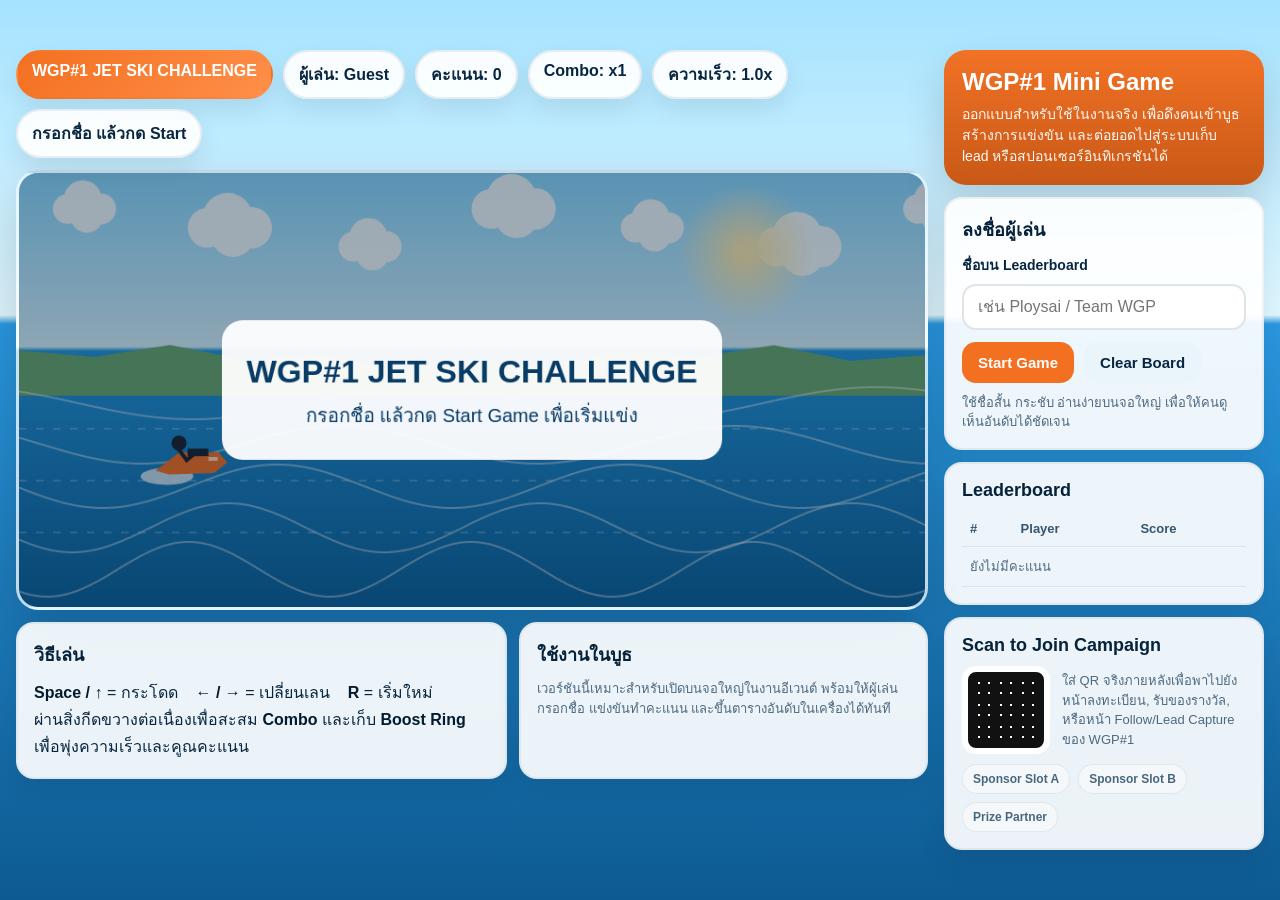
==== index.html @ b15f1690 "Add files via upload" ====
<!DOCTYPE html>
<html lang="th">
<head>
  <meta charset="UTF-8" />
  <meta name="viewport" content="width=device-width, initial-scale=1.0" />
  <title>WGP#1 Jet Ski Challenge</title>
  <style>
    * { box-sizing: border-box; }
    :root {
      --brand: #f37021;
      --brand-dark: #c95512;
      --ink: #08263f;
      --sky: #8fd9ff;
      --panel: rgba(255,255,255,0.92);
    }
    body {
      margin: 0;
      font-family: Arial, Helvetica, sans-serif;
      background: linear-gradient(180deg, #a5e3ff 0%, #dff6ff 35%, #2a97df 36%, #0d5a91 100%);
      min-height: 100vh;
      color: var(--ink);
      display: flex;
      align-items: center;
      justify-content: center;
      padding: 16px;
    }
    .app {
      width: 100%;
      max-width: 1280px;
      display: grid;
      grid-template-columns: minmax(0, 1fr) 320px;
      gap: 16px;
      align-items: start;
    }
    .main-panel {
      min-width: 0;
    }
    .hud {
      display: flex;
      justify-content: space-between;
      align-items: center;
      gap: 10px;
      flex-wrap: wrap;
      margin-bottom: 12px;
    }
    .group {
      display: flex;
      gap: 10px;
      flex-wrap: wrap;
    }
    .pill {
      background: var(--panel);
      border-radius: 999px;
      padding: 10px 14px;
      box-shadow: 0 10px 24px rgba(0,0,0,0.08);
      border: 2px solid rgba(8,38,63,0.08);
      font-weight: 700;
    }
    .brand-pill {
      background: linear-gradient(135deg, var(--brand), #ff8f48);
      color: white;
      border-color: transparent;
    }
    canvas {
      width: 100%;
      height: auto;
      display: block;
      border-radius: 22px;
      border: 3px solid rgba(255,255,255,0.75);
      box-shadow: 0 24px 54px rgba(0,0,0,0.18);
      background: linear-gradient(180deg, #88d8ff 0%, #d8f4ff 40%, #2497de 41%, #0c629b 100%);
    }
    .bottom-bar {
      margin-top: 12px;
      display: grid;
      grid-template-columns: 1.2fr 1fr;
      gap: 12px;
    }
    .card {
      background: var(--panel);
      border-radius: 18px;
      padding: 16px;
      box-shadow: 0 12px 28px rgba(0,0,0,0.08);
      border: 2px solid rgba(8,38,63,0.06);
    }
    .card h3 {
      margin: 0 0 10px;
      font-size: 18px;
      color: #06233b;
    }
    .controls-line {
      line-height: 1.7;
    }
    .controls-line strong { color: #031b2f; }
    .sidebar {
      display: flex;
      flex-direction: column;
      gap: 12px;
    }
    .event-box {
      background: linear-gradient(180deg, rgba(243,112,33,0.98), rgba(201,85,18,0.98));
      color: #fff;
      border-radius: 22px;
      padding: 18px;
      box-shadow: 0 18px 40px rgba(0,0,0,0.16);
    }
    .event-box h2 {
      margin: 0 0 8px;
      font-size: 24px;
      line-height: 1.15;
    }
    .event-box p {
      margin: 0;
      line-height: 1.5;
      opacity: 0.96;
      font-size: 14px;
    }
    .field {
      display: flex;
      flex-direction: column;
      gap: 8px;
    }
    label {
      font-size: 14px;
      font-weight: 700;
    }
    input {
      border: 2px solid rgba(8,38,63,0.12);
      border-radius: 14px;
      padding: 12px 14px;
      font-size: 16px;
      outline: none;
    }
    input:focus {
      border-color: var(--brand);
      box-shadow: 0 0 0 4px rgba(243,112,33,0.12);
    }
    .btn-row {
      display: flex;
      gap: 10px;
      flex-wrap: wrap;
    }
    button {
      border: 0;
      border-radius: 14px;
      padding: 12px 16px;
      font-size: 15px;
      font-weight: 700;
      cursor: pointer;
      transition: transform 0.08s ease, opacity 0.2s ease;
    }
    button:hover { opacity: 0.95; }
    button:active { transform: translateY(1px); }
    .primary {
      background: var(--brand);
      color: white;
    }
    .secondary {
      background: #eaf4fb;
      color: var(--ink);
    }
    .muted {
      font-size: 13px;
      color: #4d6980;
      line-height: 1.5;
    }
    table {
      width: 100%;
      border-collapse: collapse;
      font-size: 14px;
    }
    th, td {
      padding: 10px 8px;
      border-bottom: 1px solid rgba(8,38,63,0.08);
      text-align: left;
    }
    th { color: #36566f; font-size: 13px; }
    .rank-badge {
      display: inline-flex;
      align-items: center;
      justify-content: center;
      width: 28px;
      height: 28px;
      border-radius: 999px;
      background: #eef6fb;
      font-weight: 700;
    }
    .highlight {
      color: var(--brand-dark);
      font-weight: 700;
    }
    .qr-box {
      display: grid;
      grid-template-columns: 88px 1fr;
      gap: 12px;
      align-items: center;
    }
    .qr {
      width: 88px;
      height: 88px;
      border-radius: 14px;
      background:
        linear-gradient(90deg, #111 10px, transparent 10px) 0 0/22px 22px,
        linear-gradient(#111 10px, transparent 10px) 0 0/22px 22px,
        linear-gradient(90deg, transparent 12px, #111 12px, #111 20px, transparent 20px) 0 0/22px 22px,
        linear-gradient(transparent 12px, #111 12px, #111 20px, transparent 20px) 0 0/22px 22px,
        #fff;
      border: 6px solid #fff;
      box-shadow: inset 0 0 0 2px rgba(8,38,63,0.08);
    }
    .sponsor-strip {
      display: flex;
      flex-wrap: wrap;
      gap: 8px;
      margin-top: 10px;
    }
    .tag {
      background: #f4f8fb;
      border: 1px solid rgba(8,38,63,0.08);
      border-radius: 999px;
      padding: 7px 10px;
      font-size: 12px;
      font-weight: 700;
      color: #48677e;
    }
    @media (max-width: 1080px) {
      .app { grid-template-columns: 1fr; }
      .bottom-bar { grid-template-columns: 1fr; }
    }
  </style>
</head>
<body>
  <div class="app">
    <div class="main-panel">
      <div class="hud">
        <div class="group">
          <div class="pill brand-pill">WGP#1 JET SKI CHALLENGE</div>
          <div class="pill">ผู้เล่น: <span id="playerLabel">Guest</span></div>
          <div class="pill">คะแนน: <span id="score">0</span></div>
          <div class="pill">Combo: <span id="combo">x1</span></div>
          <div class="pill">ความเร็ว: <span id="speed">1.0</span>x</div>
        </div>
        <div class="group">
          <div class="pill" id="status">กรอกชื่อ แล้วกด Start</div>
        </div>
      </div>

      <canvas id="game" width="960" height="460"></canvas>

      <div class="bottom-bar">
        <div class="card">
          <h3>วิธีเล่น</h3>
          <div class="controls-line">
            <strong>Space / ↑</strong> = กระโดด &nbsp;&nbsp; <strong>← / →</strong> = เปลี่ยนเลน &nbsp;&nbsp; <strong>R</strong> = เริ่มใหม่<br>
            ผ่านสิ่งกีดขวางต่อเนื่องเพื่อสะสม <strong>Combo</strong> และเก็บ <strong>Boost Ring</strong> เพื่อพุ่งความเร็วและคูณคะแนน
          </div>
        </div>
        <div class="card">
          <h3>ใช้งานในบูธ</h3>
          <div class="muted">
            เวอร์ชันนี้เหมาะสำหรับเปิดบนจอใหญ่ในงานอีเวนต์ พร้อมให้ผู้เล่นกรอกชื่อ แข่งขันทำคะแนน และขึ้นตารางอันดับในเครื่องได้ทันที
          </div>
        </div>
      </div>
    </div>

    <div class="sidebar">
      <div class="event-box">
        <h2>WGP#1 Mini Game</h2>
        <p>ออกแบบสำหรับใช้ในงานจริง เพื่อดึงคนเข้าบูธ สร้างการแข่งขัน และต่อยอดไปสู่ระบบเก็บ lead หรือสปอนเซอร์อินทิเกรชันได้</p>
      </div>

      <div class="card">
        <h3>ลงชื่อผู้เล่น</h3>
        <div class="field">
          <label for="playerName">ชื่อบน Leaderboard</label>
          <input id="playerName" type="text" maxlength="18" placeholder="เช่น Ploysai / Team WGP" />
        </div>
        <div class="btn-row" style="margin-top:12px;">
          <button class="primary" id="startBtn">Start Game</button>
          <button class="secondary" id="resetBoardBtn">Clear Board</button>
        </div>
        <div class="muted" style="margin-top:10px;">
          ใช้ชื่อสั้น กระชับ อ่านง่ายบนจอใหญ่ เพื่อให้คนดูเห็นอันดับได้ชัดเจน
        </div>
      </div>

      <div class="card">
        <h3>Leaderboard</h3>
        <table>
          <thead>
            <tr>
              <th>#</th>
              <th>Player</th>
              <th>Score</th>
            </tr>
          </thead>
          <tbody id="boardBody"></tbody>
        </table>
      </div>

      <div class="card">
        <h3>Scan to Join Campaign</h3>
        <div class="qr-box">
          <div class="qr" aria-hidden="true"></div>
          <div class="muted">
            ใส่ QR จริงภายหลังเพื่อพาไปยังหน้าลงทะเบียน, รับของรางวัล, หรือหน้า Follow/Lead Capture ของ WGP#1
          </div>
        </div>
        <div class="sponsor-strip">
          <div class="tag">Sponsor Slot A</div>
          <div class="tag">Sponsor Slot B</div>
          <div class="tag">Prize Partner</div>
        </div>
      </div>
    </div>
  </div>

  <script>
    const canvas = document.getElementById('game');
    const ctx = canvas.getContext('2d');

    const scoreEl = document.getElementById('score');
    const comboEl = document.getElementById('combo');
    const speedEl = document.getElementById('speed');
    const statusEl = document.getElementById('status');
    const playerNameInput = document.getElementById('playerName');
    const playerLabel = document.getElementById('playerLabel');
    const startBtn = document.getElementById('startBtn');
    const resetBoardBtn = document.getElementById('resetBoardBtn');
    const boardBody = document.getElementById('boardBody');

    const W = canvas.width;
    const H = canvas.height;
    const waterTop = 188;
    const laneY = [255, 310, 365];
    const gravity = 0.88;
    const jumpForce = -15.4;

    let screen = 'menu';
    let frame = 0;
    let score = 0;
    let speed = 6;
    let combo = 1;
    let comboStreak = 0;
    let boostTimer = 0;
    let impactShake = 0;
    let currentPlayerName = 'Guest';

    const player = {
      lane: 1,
      x: 180,
      y: laneY[1],
      vy: 0,
      width: 84,
      height: 32,
      jumping: false,
      tilt: 0,
      bob: 0,
      trail: []
    };

    let obstacles = [];
    let particles = [];
    let floatingTexts = [];
    let clouds = createClouds();
    let rings = [];
    let waveOffset = 0;
    let leaderboard = loadLeaderboard();

    function createClouds() {
      return Array.from({ length: 7 }, (_, i) => ({
        x: 60 + i * 150,
        y: 38 + (i % 3) * 20,
        w: 72 + (i % 2) * 24,
        s: 0.2 + Math.random() * 0.28
      }));
    }

    function loadLeaderboard() {
      try {
        const raw = localStorage.getItem('wgp1_jetski_leaderboard');
        return raw ? JSON.parse(raw) : [];
      } catch {
        return [];
      }
    }

    function saveLeaderboard() {
      localStorage.setItem('wgp1_jetski_leaderboard', JSON.stringify(leaderboard));
    }

    function renderLeaderboard() {
      boardBody.innerHTML = '';
      if (!leaderboard.length) {
        boardBody.innerHTML = '<tr><td colspan="3" class="muted">ยังไม่มีคะแนน</td></tr>';
        return;
      }
      leaderboard.slice(0, 8).forEach((row, i) => {
        const tr = document.createElement('tr');
        tr.innerHTML = `
          <td><span class="rank-badge">${i + 1}</span></td>
          <td>${escapeHtml(row.name)}</td>
          <td class="highlight">${row.score}</td>
        `;
        boardBody.appendChild(tr);
      });
    }

    function escapeHtml(str) {
      return String(str)
        .replace(/&/g, '&amp;')
        .replace(/</g, '&lt;')
        .replace(/>/g, '&gt;')
        .replace(/"/g, '&quot;')
        .replace(/'/g, '&#039;');
    }

    function sanitizeName(name) {
      const cleaned = (name || '').trim().replace(/\s+/g, ' ');
      return cleaned ? cleaned.slice(0, 18) : 'Guest';
    }

    function resetRun() {
      frame = 0;
      score = 0;
      speed = 6;
      combo = 1;
      comboStreak = 0;
      boostTimer = 0;
      impactShake = 0;
      obstacles = [];
      particles = [];
      floatingTexts = [];
      rings = [];
      player.lane = 1;
      player.x = 180;
      player.y = laneY[1];
      player.vy = 0;
      player.jumping = false;
      player.tilt = 0;
      player.trail = [];
      updateHUD();
    }

    function startGame() {
      currentPlayerName = sanitizeName(playerNameInput.value);
      playerLabel.textContent = currentPlayerName;
      resetRun();
      screen = 'playing';
      statusEl.textContent = 'กำลังแข่ง';
    }

    function backToMenu() {
      screen = 'menu';
      statusEl.textContent = 'กรอกชื่อ แล้วกด Start';
    }

    function spawnObstacle() {
      const types = [
        { kind: 'buoy', w: 28, h: 48, jumpable: true },
        { kind: 'log', w: 62, h: 24, jumpable: true },
        { kind: 'boat', w: 96, h: 34, jumpable: false },
        { kind: 'wave', w: 76, h: 28, jumpable: true }
      ];
      const t = types[Math.floor(Math.random() * types.length)];
      const lane = Math.floor(Math.random() * laneY.length);
      obstacles.push({
        x: W + 40,
        lane,
        y: laneY[lane],
        width: t.w,
        height: t.h,
        kind: t.kind,
        jumpable: t.jumpable,
        passed: false
      });
    }

    function spawnRing() {
      const lane = Math.floor(Math.random() * laneY.length);
      rings.push({
        x: W + 20,
        lane,
        y: laneY[lane] - 34,
        r: 16,
        taken: false
      });
    }

    function jump() {
      if (screen !== 'playing') return;
      if (!player.jumping) {
        player.vy = jumpForce;
        player.jumping = true;
        player.tilt = -0.18;
      }
    }

    function moveLane(dir) {
      if (screen !== 'playing') return;
      const next = player.lane + dir;
      if (next >= 0 && next < laneY.length) {
        player.lane = next;
        if (!player.jumping) player.y = laneY[player.lane];
      }
    }

    function addParticles(x, y, count, type = 'water') {
      for (let i = 0; i < count; i++) {
        particles.push({
          x,
          y,
          vx: -2 + Math.random() * 4,
          vy: type === 'boost' ? -3 + Math.random() * 2 : -1 - Math.random() * 4,
          r: 2 + Math.random() * 4,
          life: 24 + Math.random() * 18,
          type
        });
      }
    }

    function addFloatingText(text, x, y, color = '#ffffff') {
      floatingTexts.push({ x, y, text, life: 42, color });
    }

    function finishRun() {
      screen = 'gameover';
      statusEl.textContent = 'จบรอบ! กด Start เพื่อเล่นใหม่';
      impactShake = 10;
      addParticles(player.x + 20, player.y, 22, 'water');
      saveScore();
    }

    function saveScore() {
      const finalScore = Math.floor(score);
      leaderboard.push({ name: currentPlayerName, score: finalScore, ts: Date.now() });
      leaderboard.sort((a, b) => b.score - a.score || a.ts - b.ts);
      leaderboard = leaderboard.slice(0, 20);
      saveLeaderboard();
      renderLeaderboard();
    }

    function updateHUD() {
      scoreEl.textContent = Math.floor(score);
      comboEl.textContent = `x${combo}`;
      speedEl.textContent = ((boostTimer > 0 ? speed * 1.25 : speed) / 6).toFixed(1);
    }

    function updateGame() {
      frame++;
      waveOffset += speed * 0.018;
      if (impactShake > 0) impactShake *= 0.84;

      clouds.forEach(c => {
        c.x -= c.s;
        if (c.x + c.w < -30) c.x = W + 50;
      });

      if (screen === 'playing') {
        score += 0.08 * combo + (boostTimer > 0 ? 0.12 : 0);
        speed += 0.0014;

        const obstacleRate = Math.max(48, Math.floor(105 - speed * 5));
        if (frame % obstacleRate === 0) spawnObstacle();
        if (frame % 260 === 0) spawnRing();
      }

      if (boostTimer > 0) boostTimer--;
      const activeSpeed = boostTimer > 0 ? speed * 1.25 : speed;

      player.bob += 0.1;
      player.x = 180 + Math.sin(player.bob) * 2;

      if (player.jumping) {
        player.vy += gravity;
        player.y += player.vy;
        player.tilt = Math.max(-0.2, Math.min(0.22, player.vy * 0.015));
        if (player.y >= laneY[player.lane]) {
          player.y = laneY[player.lane];
          player.vy = 0;
          player.jumping = false;
          player.tilt = 0;
          addParticles(player.x + 8, player.y + 14, 8, 'water');
        }
      } else {
        player.y = laneY[player.lane];
        player.tilt = Math.sin(player.bob * 2) * 0.01;
      }

      if (screen === 'playing' && frame % 4 === 0) {
        player.trail.push({ x: player.x - 24, y: player.y + 12, life: 20, boost: boostTimer > 0 });
      }
      player.trail.forEach(t => {
        t.x -= activeSpeed * 0.85;
        t.life -= 1;
      });
      player.trail = player.trail.filter(t => t.life > 0);

      obstacles.forEach(ob => {
        ob.x -= activeSpeed;
        if (!ob.passed && ob.x + ob.width < player.x) {
          ob.passed = true;
          comboStreak += 1;
          combo = Math.min(5, 1 + Math.floor(comboStreak / 3));
          score += 4 * combo;
          if (combo > 1) addFloatingText(`COMBO x${combo}`, player.x + 40, player.y - 46, '#ffe08d');
        }

        const px = player.x - player.width / 2 + 10;
        const py = player.y - player.height / 2 + 4;
        const pw = player.width - 18;
        const ph = player.height - 8;
        const ox = ob.x;
        const oy = ob.y - ob.height / 2;
        const ow = ob.width;
        const oh = ob.height;
        const collides = px < ox + ow && px + pw > ox && py < oy + oh && py + ph > oy;

        if (screen === 'playing' && collides) {
          if (ob.jumpable && player.jumping && player.y + player.height / 2 < ob.y - 4) {
            // safe
          } else {
            combo = 1;
            comboStreak = 0;
            finishRun();
          }
        }
      });
      obstacles = obstacles.filter(ob => ob.x + ob.width > -90);

      rings.forEach(r => {
        r.x -= activeSpeed;
        const dx = (player.x + 8) - r.x;
        const dy = (player.y - 6) - r.y;
        const hit = Math.sqrt(dx * dx + dy * dy) < r.r + 16;
        if (screen === 'playing' && !r.taken && hit) {
          r.taken = true;
          boostTimer = 140;
          score += 18;
          addParticles(r.x, r.y, 16, 'boost');
          addFloatingText('BOOST!', r.x, r.y - 18, '#9df7ff');
        }
      });
      rings = rings.filter(r => !r.taken && r.x + r.r > -30);

      particles.forEach(p => {
        p.x += p.vx;
        p.y += p.vy;
        p.vy += p.type === 'boost' ? 0.08 : 0.2;
        p.life -= 1;
      });
      particles = particles.filter(p => p.life > 0);

      floatingTexts.forEach(t => {
        t.y -= 0.55;
        t.life -= 1;
      });
      floatingTexts = floatingTexts.filter(t => t.life > 0);

      updateHUD();
    }

    function drawBackground() {
      clouds.forEach(c => drawCloud(c.x, c.y, c.w));

      const sun = ctx.createRadialGradient(770, 84, 10, 770, 84, 72);
      sun.addColorStop(0, 'rgba(255,234,174,0.95)');
      sun.addColorStop(1, 'rgba(255,234,174,0)');
      ctx.fillStyle = sun;
      ctx.beginPath();
      ctx.arc(770, 84, 72, 0, Math.PI * 2);
      ctx.fill();

      ctx.fillStyle = '#68a96f';
      ctx.beginPath();
      ctx.moveTo(0, waterTop + 10);
      for (let x = 0; x <= W; x += 80) {
        ctx.lineTo(x, waterTop + 14 - Math.sin((x + waveOffset * 8) * 0.01) * 8 - (x % 160 === 0 ? 12 : 0));
      }
      ctx.lineTo(W, waterTop + 48);
      ctx.lineTo(0, waterTop + 48);
      ctx.closePath();
      ctx.fill();

      for (let i = 0; i < 5; i++) {
        drawWaveLine(waterTop + 56 + i * 44, 17 + i * 3, 0.013 + i * 0.002, 2);
      }

      ctx.strokeStyle = 'rgba(255,255,255,0.22)';
      ctx.setLineDash([8, 10]);
      laneY.forEach(y => {
        ctx.beginPath();
        ctx.moveTo(0, y + 16);
        ctx.lineTo(W, y + 16);
        ctx.stroke();
      });
      ctx.setLineDash([]);
    }

    function drawWaveLine(y, amp, freq, thickness) {
      ctx.beginPath();
      for (let x = 0; x <= W; x++) {
        const yy = y + Math.sin(x * freq + waveOffset + y * 0.01) * amp;
        if (x === 0) ctx.moveTo(x, yy);
        else ctx.lineTo(x, yy);
      }
      ctx.lineWidth = thickness;
      ctx.strokeStyle = 'rgba(255,255,255,0.42)';
      ctx.stroke();
    }

    function drawCloud(x, y, w) {
      ctx.fillStyle = 'rgba(255,255,255,0.86)';
      ctx.beginPath();
      ctx.arc(x, y, w * 0.22, 0, Math.PI * 2);
      ctx.arc(x + w * 0.22, y - 10, w * 0.28, 0, Math.PI * 2);
      ctx.arc(x + w * 0.48, y, w * 0.23, 0, Math.PI * 2);
      ctx.arc(x + w * 0.28, y + 8, w * 0.24, 0, Math.PI * 2);
      ctx.fill();
    }

    function drawPlayer() {
      player.trail.forEach(t => {
        ctx.save();
        ctx.globalAlpha = t.life / 22;
        ctx.fillStyle = t.boost ? '#9df7ff' : '#ffffff';
        ctx.beginPath();
        ctx.ellipse(t.x, t.y, 16, 6, 0, 0, Math.PI * 2);
        ctx.fill();
        ctx.restore();
      });

      ctx.save();
      ctx.translate(player.x, player.y + (player.jumping ? -2 : Math.sin(player.bob * 2) * 1.2));
      ctx.rotate(player.tilt);

      ctx.fillStyle = boostTimer > 0 ? 'rgba(157,247,255,0.75)' : 'rgba(255,255,255,0.75)';
      ctx.beginPath();
      ctx.ellipse(-24, 12, 28, 9, 0, 0, Math.PI * 2);
      ctx.fill();

      ctx.fillStyle = '#f37021';
      ctx.beginPath();
      ctx.moveTo(-36, 6);
      ctx.lineTo(-11, -13);
      ctx.lineTo(31, -13);
      ctx.lineTo(40, -2);
      ctx.lineTo(26, 9);
      ctx.lineTo(-22, 10);
      ctx.closePath();
      ctx.fill();

      ctx.fillStyle = '#ffd7bf';
      ctx.fillRect(20, -8, 10, 4);
      ctx.fillStyle = '#1a2430';
      ctx.fillRect(-2, -17, 22, 8);

      ctx.fillStyle = '#1a2430';
      ctx.beginPath();
      ctx.arc(-11, -23, 8, 0, Math.PI * 2);
      ctx.fill();
      ctx.strokeStyle = '#1a2430';
      ctx.lineWidth = 4;
      ctx.beginPath();
      ctx.moveTo(-11, -16);
      ctx.lineTo(-3, -5);
      ctx.lineTo(7, -13);
      ctx.stroke();

      if (boostTimer > 0) {
        ctx.strokeStyle = 'rgba(157,247,255,0.9)';
        ctx.lineWidth = 3;
        ctx.beginPath();
        ctx.arc(0, -2, 44, 0.2, 2.5);
        ctx.stroke();
      }
      ctx.restore();
    }

    function drawObstacle(ob) {
      const x = ob.x;
      const y = ob.y;
      if (ob.kind === 'buoy') {
        ctx.fillStyle = '#ffffff';
        ctx.beginPath();
        ctx.ellipse(x + ob.width / 2, y + 12, 16, 5, 0, 0, Math.PI * 2);
        ctx.fill();
        ctx.fillStyle = '#ff7a00';
        ctx.beginPath();
        ctx.moveTo(x + ob.width / 2, y - 23);
        ctx.lineTo(x + ob.width, y + 10);
        ctx.lineTo(x, y + 10);
        ctx.closePath();
        ctx.fill();
        ctx.fillStyle = '#ffffff';
        ctx.fillRect(x + 8, y - 2, ob.width - 16, 5);
      }
      if (ob.kind === 'log') {
        ctx.fillStyle = '#7b5231';
        roundRectFill(x, y - 10, ob.width, ob.height, 10);
      }
      if (ob.kind === 'boat') {
        ctx.fillStyle = '#ffffff';
        ctx.beginPath();
        ctx.ellipse(x + ob.width * 0.38, y + 14, ob.width * 0.45, 8, 0, 0, Math.PI * 2);
        ctx.fill();
        ctx.fillStyle = '#e63d3d';
        ctx.beginPath();
        ctx.moveTo(x + 6, y + 8);
        ctx.lineTo(x + 22, y - 12);
        ctx.lineTo(x + ob.width - 18, y - 12);
        ctx.lineTo(x + ob.width - 4, y + 8);
        ctx.closePath();
        ctx.fill();
        ctx.fillStyle = '#8ed6ff';
        ctx.fillRect(x + 30, y - 8, 24, 10);
      }
      if (ob.kind === 'wave') {
        ctx.strokeStyle = '#e6fbff';
        ctx.lineWidth = 4;
        ctx.beginPath();
        for (let i = 0; i <= ob.width; i++) {
          const yy = y + Math.sin(i * 0.15) * 10;
          if (i === 0) ctx.moveTo(x + i, yy);
          else ctx.lineTo(x + i, yy);
        }
        ctx.stroke();
      }
    }

    function drawRing(r) {
      ctx.save();
      ctx.strokeStyle = 'rgba(157,247,255,0.95)';
      ctx.lineWidth = 6;
      ctx.beginPath();
      ctx.arc(r.x, r.y, r.r, 0, Math.PI * 2);
      ctx.stroke();
      ctx.strokeStyle = 'rgba(255,255,255,0.8)';
      ctx.lineWidth = 2;
      ctx.beginPath();
      ctx.arc(r.x, r.y, r.r + 6, 0, Math.PI * 2);
      ctx.stroke();
      ctx.restore();
    }

    function drawParticles() {
      particles.forEach(p => {
        ctx.save();
        ctx.globalAlpha = Math.max(0, p.life / 30);
        ctx.fillStyle = p.type === 'boost' ? '#9df7ff' : '#ffffff';
        ctx.beginPath();
        ctx.arc(p.x, p.y, p.r, 0, Math.PI * 2);
        ctx.fill();
        ctx.restore();
      });
    }

    function drawFloatingTexts() {
      floatingTexts.forEach(t => {
        ctx.save();
        ctx.globalAlpha = Math.max(0, t.life / 42);
        ctx.fillStyle = t.color;
        ctx.font = 'bold 20px Arial';
        ctx.textAlign = 'center';
        ctx.fillText(t.text, t.x, t.y);
        ctx.restore();
      });
    }

    function roundRectFill(x, y, w, h, r) {
      ctx.beginPath();
      ctx.moveTo(x + r, y);
      ctx.arcTo(x + w, y, x + w, y + h, r);
      ctx.arcTo(x + w, y + h, x, y + h, r);
      ctx.arcTo(x, y + h, x, y, r);
      ctx.arcTo(x, y, x + w, y, r);
      ctx.closePath();
      ctx.fill();
    }

    function drawOverlay() {
      if (screen === 'menu') {
        drawCenteredPanel('WGP#1 JET SKI CHALLENGE', 'กรอกชื่อ แล้วกด Start Game เพื่อเริ่มแข่ง');
      }
      if (screen === 'gameover') {
        drawCenteredPanel('ROUND COMPLETE', `ผู้เล่น ${currentPlayerName} | คะแนน ${Math.floor(score)}`);
      }
      if (boostTimer > 0 && screen === 'playing') {
        ctx.save();
        ctx.fillStyle = 'rgba(157,247,255,0.18)';
        ctx.fillRect(0, 0, W, H);
        ctx.restore();
      }
    }

    function drawCenteredPanel(title, subtitle) {
      ctx.save();
      ctx.fillStyle = 'rgba(3,22,40,0.35)';
      ctx.fillRect(0, 0, W, H);
      ctx.fillStyle = 'rgba(255,255,255,0.95)';
      roundRectFill(W / 2 - 265, H / 2 - 74, 530, 148, 22);
      ctx.fillStyle = '#083b66';
      ctx.textAlign = 'center';
      ctx.font = 'bold 34px Arial';
      ctx.fillText(title, W / 2, H / 2 - 8);
      ctx.font = '20px Arial';
      ctx.fillText(subtitle, W / 2, H / 2 + 34);
      ctx.restore();
    }

    function drawFrame() {
      ctx.clearRect(0, 0, W, H);
      ctx.save();
      if (impactShake > 0) {
        ctx.translate((Math.random() - 0.5) * impactShake, (Math.random() - 0.5) * impactShake);
      }
      drawBackground();
      obstacles.forEach(drawObstacle);
      rings.forEach(drawRing);
      drawPlayer();
      drawParticles();
      drawFloatingTexts();
      drawOverlay();
      ctx.restore();
    }

    function loop() {
      updateGame();
      drawFrame();
      requestAnimationFrame(loop);
    }

    document.addEventListener('keydown', (e) => {
      if (e.code === 'Space' || e.code === 'ArrowUp') {
        e.preventDefault();
        if (screen === 'menu') startGame();
        else if (screen === 'playing') jump();
      }
      if (e.code === 'ArrowLeft') {
        e.preventDefault();
        moveLane(-1);
      }
      if (e.code === 'ArrowRight') {
        e.preventDefault();
        moveLane(1);
      }
      if (e.code === 'KeyR') {
        if (screen === 'gameover') startGame();
        else backToMenu();
      }
    });

    startBtn.addEventListener('click', startGame);
    resetBoardBtn.addEventListener('click', () => {
      leaderboard = [];
      saveLeaderboard();
      renderLeaderboard();
    });

    renderLeaderboard();
    backToMenu();
    loop();
  </script>
</body>
</html>
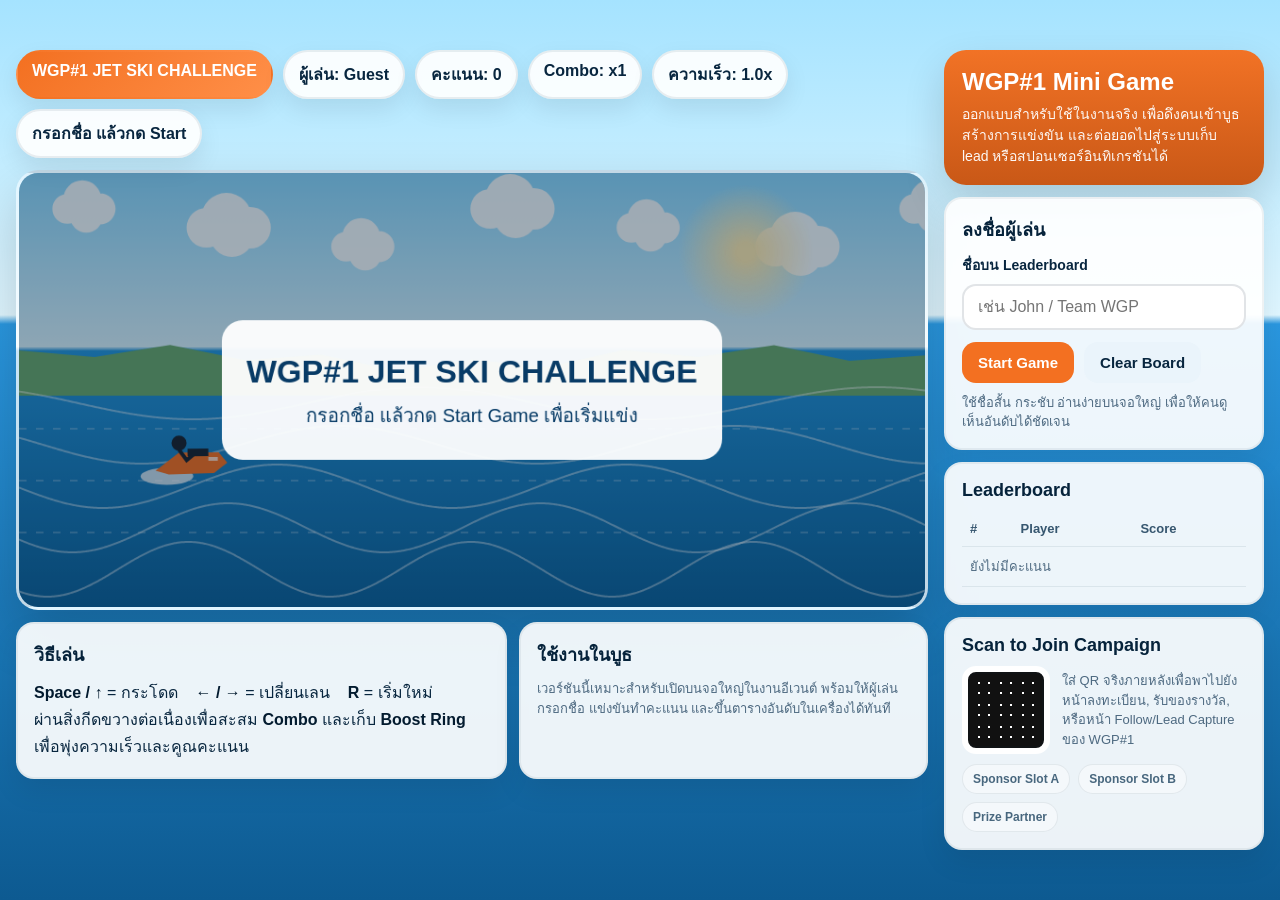
==== commit b310dafb: "Update index.html" ====
--- a/index.html
+++ b/index.html
@@ -274,7 +274,7 @@
         <h3>ลงชื่อผู้เล่น</h3>
         <div class="field">
           <label for="playerName">ชื่อบน Leaderboard</label>
-          <input id="playerName" type="text" maxlength="18" placeholder="เช่น Ploysai / Team WGP" />
+          <input id="playerName" type="text" maxlength="18" placeholder="เช่น John / Team WGP" />
         </div>
         <div class="btn-row" style="margin-top:12px;">
           <button class="primary" id="startBtn">Start Game</button>
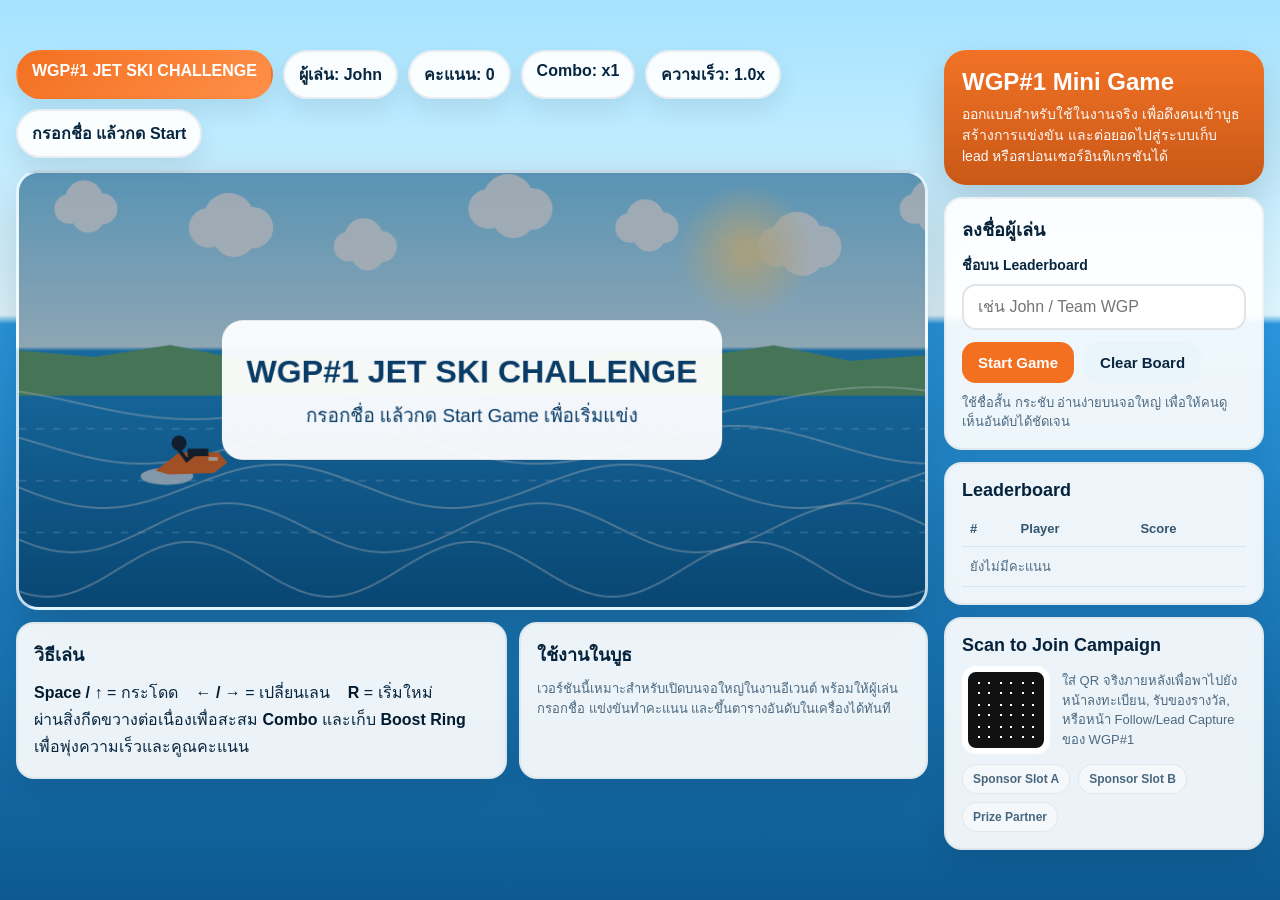
==== commit f24463db: "Update index.html" ====
--- a/index.html
+++ b/index.html
@@ -235,7 +235,7 @@
       <div class="hud">
         <div class="group">
           <div class="pill brand-pill">WGP#1 JET SKI CHALLENGE</div>
-          <div class="pill">ผู้เล่น: <span id="playerLabel">Guest</span></div>
+          <div class="pill">ผู้เล่น: <span id="playerLabel">John</span></div>
           <div class="pill">คะแนน: <span id="score">0</span></div>
           <div class="pill">Combo: <span id="combo">x1</span></div>
           <div class="pill">ความเร็ว: <span id="speed">1.0</span>x</div>
@@ -345,7 +345,7 @@
     let comboStreak = 0;
     let boostTimer = 0;
     let impactShake = 0;
-    let currentPlayerName = 'Guest';
+    let currentPlayerName = 'John';
 
     const player = {
       lane: 1,
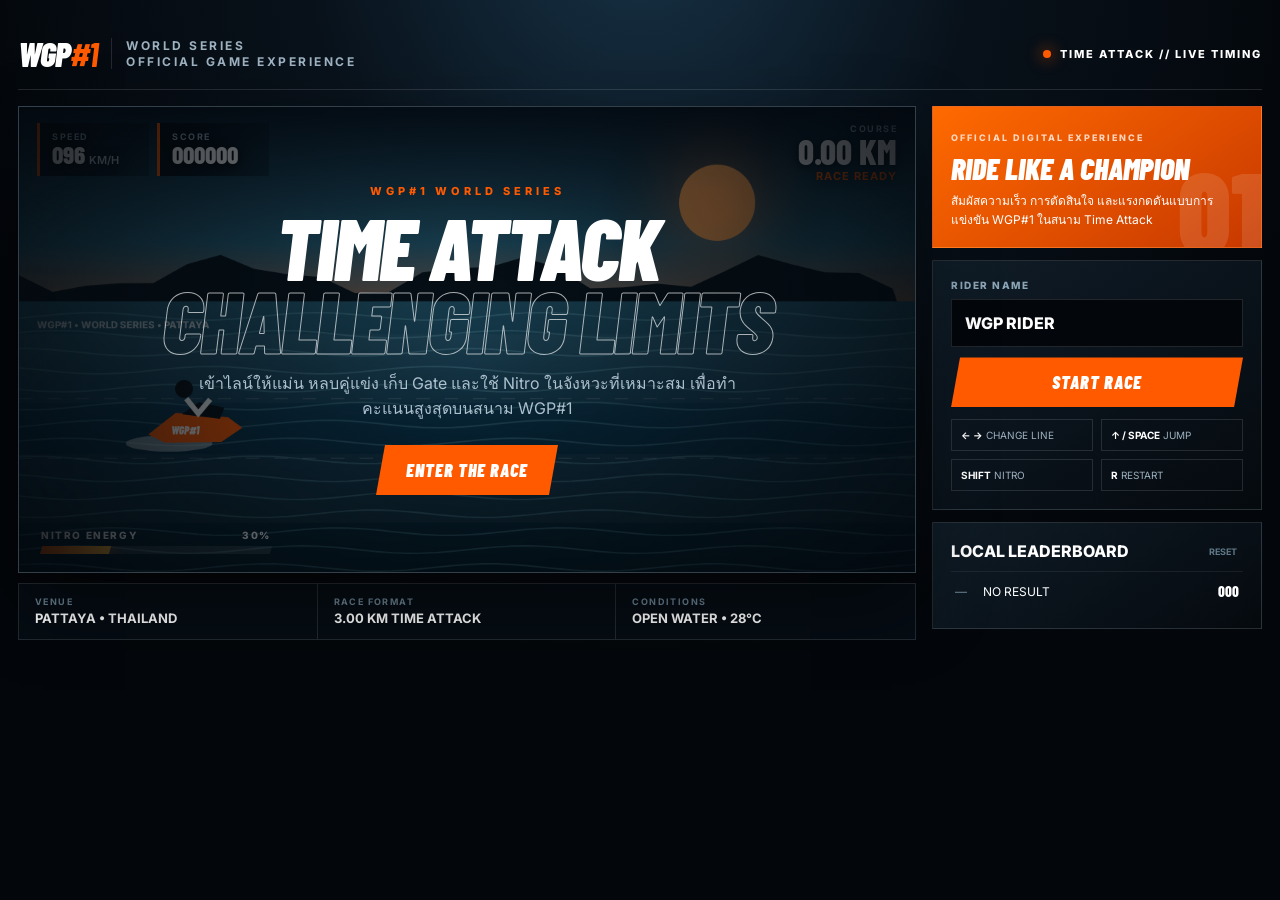
==== commit 60842bc1: "Upgrade WGP#1 game visuals and gameplay" ====
--- a/index.html
+++ b/index.html
@@ -1,966 +1,108 @@
-<!DOCTYPE html>
+<!doctype html>
 <html lang="th">
 <head>
-  <meta charset="UTF-8" />
-  <meta name="viewport" content="width=device-width, initial-scale=1.0" />
-  <title>WGP#1 Jet Ski Challenge</title>
+  <meta charset="utf-8">
+  <meta name="viewport" content="width=device-width,initial-scale=1,viewport-fit=cover">
+  <meta name="theme-color" content="#05080d">
+  <title>WGP#1 World Series — Time Attack</title>
   <style>
-    * { box-sizing: border-box; }
-    :root {
-      --brand: #f37021;
-      --brand-dark: #c95512;
-      --ink: #08263f;
-      --sky: #8fd9ff;
-      --panel: rgba(255,255,255,0.92);
-    }
-    body {
-      margin: 0;
-      font-family: Arial, Helvetica, sans-serif;
-      background: linear-gradient(180deg, #a5e3ff 0%, #dff6ff 35%, #2a97df 36%, #0d5a91 100%);
-      min-height: 100vh;
-      color: var(--ink);
-      display: flex;
-      align-items: center;
-      justify-content: center;
-      padding: 16px;
-    }
-    .app {
-      width: 100%;
-      max-width: 1280px;
-      display: grid;
-      grid-template-columns: minmax(0, 1fr) 320px;
-      gap: 16px;
-      align-items: start;
-    }
-    .main-panel {
-      min-width: 0;
-    }
-    .hud {
-      display: flex;
-      justify-content: space-between;
-      align-items: center;
-      gap: 10px;
-      flex-wrap: wrap;
-      margin-bottom: 12px;
-    }
-    .group {
-      display: flex;
-      gap: 10px;
-      flex-wrap: wrap;
-    }
-    .pill {
-      background: var(--panel);
-      border-radius: 999px;
-      padding: 10px 14px;
-      box-shadow: 0 10px 24px rgba(0,0,0,0.08);
-      border: 2px solid rgba(8,38,63,0.08);
-      font-weight: 700;
-    }
-    .brand-pill {
-      background: linear-gradient(135deg, var(--brand), #ff8f48);
-      color: white;
-      border-color: transparent;
-    }
-    canvas {
-      width: 100%;
-      height: auto;
-      display: block;
-      border-radius: 22px;
-      border: 3px solid rgba(255,255,255,0.75);
-      box-shadow: 0 24px 54px rgba(0,0,0,0.18);
-      background: linear-gradient(180deg, #88d8ff 0%, #d8f4ff 40%, #2497de 41%, #0c629b 100%);
-    }
-    .bottom-bar {
-      margin-top: 12px;
-      display: grid;
-      grid-template-columns: 1.2fr 1fr;
-      gap: 12px;
-    }
-    .card {
-      background: var(--panel);
-      border-radius: 18px;
-      padding: 16px;
-      box-shadow: 0 12px 28px rgba(0,0,0,0.08);
-      border: 2px solid rgba(8,38,63,0.06);
-    }
-    .card h3 {
-      margin: 0 0 10px;
-      font-size: 18px;
-      color: #06233b;
-    }
-    .controls-line {
-      line-height: 1.7;
-    }
-    .controls-line strong { color: #031b2f; }
-    .sidebar {
-      display: flex;
-      flex-direction: column;
-      gap: 12px;
-    }
-    .event-box {
-      background: linear-gradient(180deg, rgba(243,112,33,0.98), rgba(201,85,18,0.98));
-      color: #fff;
-      border-radius: 22px;
-      padding: 18px;
-      box-shadow: 0 18px 40px rgba(0,0,0,0.16);
-    }
-    .event-box h2 {
-      margin: 0 0 8px;
-      font-size: 24px;
-      line-height: 1.15;
-    }
-    .event-box p {
-      margin: 0;
-      line-height: 1.5;
-      opacity: 0.96;
-      font-size: 14px;
-    }
-    .field {
-      display: flex;
-      flex-direction: column;
-      gap: 8px;
-    }
-    label {
-      font-size: 14px;
-      font-weight: 700;
-    }
-    input {
-      border: 2px solid rgba(8,38,63,0.12);
-      border-radius: 14px;
-      padding: 12px 14px;
-      font-size: 16px;
-      outline: none;
-    }
-    input:focus {
-      border-color: var(--brand);
-      box-shadow: 0 0 0 4px rgba(243,112,33,0.12);
-    }
-    .btn-row {
-      display: flex;
-      gap: 10px;
-      flex-wrap: wrap;
-    }
-    button {
-      border: 0;
-      border-radius: 14px;
-      padding: 12px 16px;
-      font-size: 15px;
-      font-weight: 700;
-      cursor: pointer;
-      transition: transform 0.08s ease, opacity 0.2s ease;
-    }
-    button:hover { opacity: 0.95; }
-    button:active { transform: translateY(1px); }
-    .primary {
-      background: var(--brand);
-      color: white;
-    }
-    .secondary {
-      background: #eaf4fb;
-      color: var(--ink);
-    }
-    .muted {
-      font-size: 13px;
-      color: #4d6980;
-      line-height: 1.5;
-    }
-    table {
-      width: 100%;
-      border-collapse: collapse;
-      font-size: 14px;
-    }
-    th, td {
-      padding: 10px 8px;
-      border-bottom: 1px solid rgba(8,38,63,0.08);
-      text-align: left;
-    }
-    th { color: #36566f; font-size: 13px; }
-    .rank-badge {
-      display: inline-flex;
-      align-items: center;
-      justify-content: center;
-      width: 28px;
-      height: 28px;
-      border-radius: 999px;
-      background: #eef6fb;
-      font-weight: 700;
-    }
-    .highlight {
-      color: var(--brand-dark);
-      font-weight: 700;
-    }
-    .qr-box {
-      display: grid;
-      grid-template-columns: 88px 1fr;
-      gap: 12px;
-      align-items: center;
-    }
-    .qr {
-      width: 88px;
-      height: 88px;
-      border-radius: 14px;
-      background:
-        linear-gradient(90deg, #111 10px, transparent 10px) 0 0/22px 22px,
-        linear-gradient(#111 10px, transparent 10px) 0 0/22px 22px,
-        linear-gradient(90deg, transparent 12px, #111 12px, #111 20px, transparent 20px) 0 0/22px 22px,
-        linear-gradient(transparent 12px, #111 12px, #111 20px, transparent 20px) 0 0/22px 22px,
-        #fff;
-      border: 6px solid #fff;
-      box-shadow: inset 0 0 0 2px rgba(8,38,63,0.08);
-    }
-    .sponsor-strip {
-      display: flex;
-      flex-wrap: wrap;
-      gap: 8px;
-      margin-top: 10px;
-    }
-    .tag {
-      background: #f4f8fb;
-      border: 1px solid rgba(8,38,63,0.08);
-      border-radius: 999px;
-      padding: 7px 10px;
-      font-size: 12px;
-      font-weight: 700;
-      color: #48677e;
-    }
-    @media (max-width: 1080px) {
-      .app { grid-template-columns: 1fr; }
-      .bottom-bar { grid-template-columns: 1fr; }
-    }
+    @import url('https://fonts.googleapis.com/css2?family=Barlow+Condensed:ital,wght@0,600;0,700;0,800;0,900;1,800&family=Inter:wght@400;600;700;800&display=swap');
+    *{box-sizing:border-box} :root{--orange:#ff5a00;--gold:#ffba35;--ink:#05080d;--navy:#081724;--cyan:#2ce8ff;--line:rgba(255,255,255,.12)}
+    html,body{margin:0;min-height:100%;background:#03060a;color:#fff;font-family:Inter,Arial,sans-serif}
+    body{overflow-x:hidden;background:radial-gradient(circle at 50% -10%,#173246 0,#08111a 35%,#03060a 75%)}
+    button,input{font:inherit}.shell{width:min(1500px,100%);margin:auto;padding:18px}
+    .topbar{height:72px;display:flex;align-items:center;justify-content:space-between;border-bottom:1px solid var(--line);margin-bottom:16px}
+    .brand{display:flex;align-items:center;gap:14px}.mark{font:900 34px/1 "Barlow Condensed";font-style:italic;letter-spacing:-1px}.mark b{color:var(--orange)}
+    .series{padding-left:14px;border-left:1px solid var(--line);font:700 12px/1.3 Inter;letter-spacing:2.5px;color:#9db1c0;text-transform:uppercase}
+    .live{display:flex;gap:9px;align-items:center;font:800 11px Inter;letter-spacing:2px}.live i{width:8px;height:8px;border-radius:50%;background:var(--orange);box-shadow:0 0 16px var(--orange);animation:pulse 1.2s infinite}
+    @keyframes pulse{50%{opacity:.35}}
+    .layout{display:grid;grid-template-columns:minmax(0,1fr) 330px;gap:16px}.stage{position:relative;min-width:0}
+    .viewport{position:relative;overflow:hidden;border:1px solid rgba(255,255,255,.18);background:#061621;box-shadow:0 32px 70px rgba(0,0,0,.45)}
+    canvas{display:block;width:100%;height:auto;aspect-ratio:16/8.3;touch-action:none}
+    .hud{position:absolute;inset:16px 18px auto;display:flex;justify-content:space-between;align-items:flex-start;pointer-events:none;text-shadow:0 2px 12px #000}
+    .hud-left{display:flex;gap:8px}.telemetry{min-width:112px;padding:8px 12px;border-left:3px solid var(--orange);background:linear-gradient(90deg,rgba(3,7,11,.86),rgba(3,7,11,.3));backdrop-filter:blur(8px)}
+    .telemetry small,.distance small{display:block;color:#9db1c0;font:700 9px Inter;letter-spacing:1.5px}.telemetry strong{font:800 25px/1 "Barlow Condensed"}.telemetry em{font:600 11px Inter;color:#b7c8d4;font-style:normal}
+    .distance{text-align:right}.distance strong{display:block;font:800 35px/1 "Barlow Condensed"}.distance span{display:block;font:700 11px Inter;color:var(--orange);letter-spacing:1px}
+    .meter{position:absolute;left:22px;right:22px;bottom:18px;display:flex;gap:14px;align-items:end;pointer-events:none}.boost-box{width:230px}
+    .meter-label{display:flex;justify-content:space-between;margin-bottom:5px;font:800 10px Inter;letter-spacing:1.6px}.bar{height:8px;background:rgba(255,255,255,.14);transform:skewX(-16deg);overflow:hidden}.bar i{display:block;height:100%;width:0;background:linear-gradient(90deg,var(--orange),var(--gold));box-shadow:0 0 18px var(--orange);transition:width .12s}
+    .callout{margin-left:auto;font:900 italic 22px "Barlow Condensed";color:#fff;letter-spacing:1px;opacity:0;transform:translateY(7px);transition:.2s}.callout.show{opacity:1;transform:none}
+    .overlay{position:absolute;inset:0;display:grid;place-items:center;background:radial-gradient(circle,rgba(3,8,13,.35),rgba(3,8,13,.88));text-align:center;padding:24px;transition:.25s}.overlay.hidden{opacity:0;pointer-events:none}
+    .eyebrow{color:var(--orange);font:800 11px Inter;letter-spacing:4px}.overlay h1{font:900 italic clamp(42px,7vw,86px)/.85 "Barlow Condensed";letter-spacing:-2px;margin:12px 0}.overlay h1 span{display:block;color:transparent;-webkit-text-stroke:1px rgba(255,255,255,.65)}
+    .overlay p{max-width:540px;color:#adc0ce;line-height:1.6;margin:15px auto 23px}.cta{border:0;color:#fff;background:var(--orange);padding:14px 30px;font:900 italic 18px "Barlow Condensed";letter-spacing:1px;clip-path:polygon(9px 0,100% 0,calc(100% - 9px) 100%,0 100%);cursor:pointer}.cta:hover{filter:brightness(1.15)}
+    .countdown{position:absolute;inset:0;display:grid;place-items:center;font:900 italic 150px/1 "Barlow Condensed";text-shadow:0 8px 40px #000;pointer-events:none;opacity:0}.countdown.on{animation:count .55s ease}@keyframes count{0%{opacity:0;transform:scale(1.5)}30%{opacity:1}100%{opacity:0;transform:scale(.85)}}
+    .touch{display:none;position:absolute;inset:auto 16px 22px;justify-content:space-between;pointer-events:none}.touch-group{display:flex;gap:8px}.touch button{pointer-events:auto;width:56px;height:56px;border:1px solid rgba(255,255,255,.35);border-radius:50%;background:rgba(3,8,13,.6);color:#fff;font-size:23px;backdrop-filter:blur(8px);touch-action:manipulation}.touch .nitro{width:76px;border-radius:30px;background:rgba(255,90,0,.75);font:900 13px Inter}
+    .race-info{display:grid;grid-template-columns:repeat(3,1fr);margin-top:10px;border:1px solid var(--line);background:rgba(6,15,23,.72)}.race-info div{padding:12px 16px;border-right:1px solid var(--line)}.race-info div:last-child{border:0}.race-info small{display:block;color:#698292;font:700 9px Inter;letter-spacing:1.4px}.race-info strong{font:700 13px Inter}
+    .side{display:flex;flex-direction:column;gap:12px}.panel{border:1px solid var(--line);background:linear-gradient(145deg,rgba(16,29,40,.96),rgba(5,10,15,.96));padding:18px}.panel.orange{background:linear-gradient(145deg,#ff6a00,#c73800);overflow:hidden;position:relative}.panel.orange:after{content:"01";position:absolute;right:-5px;bottom:-31px;font:900 115px "Barlow Condensed";opacity:.12}.panel small{font:800 9px Inter;color:#8da6b7;letter-spacing:2px}.panel.orange small{color:#ffd5bd}.panel h2{font:900 italic 30px/1 "Barlow Condensed";margin:8px 0}.panel p{font-size:12px;line-height:1.6;color:#9cb1bf;margin:0}.panel.orange p{color:#fff}
+    label{display:block;font:800 10px Inter;letter-spacing:1.5px;color:#8da6b7;margin-bottom:8px}input{width:100%;border:1px solid var(--line);background:#03070b;color:#fff;padding:13px;outline:none;text-transform:uppercase;font-weight:800}input:focus{border-color:var(--orange)}
+    .side .cta{width:100%;margin-top:10px}.leader-head{display:flex;justify-content:space-between;align-items:center;margin-bottom:10px}.leader-head h3{font:800 16px Inter;margin:0}.text-btn{border:0;background:none;color:#607989;font:700 9px Inter;cursor:pointer}
+    table{border-collapse:collapse;width:100%;font-size:12px}td{border-top:1px solid rgba(255,255,255,.07);padding:10px 4px}td:first-child{color:#708898;width:28px}td:last-child{text-align:right;font:800 15px "Barlow Condensed"}.champ td{color:var(--gold)}
+    .keys{display:grid;grid-template-columns:1fr 1fr;gap:8px;margin-top:12px}.key{border:1px solid var(--line);padding:9px;color:#9db1c0;font-size:10px}.key b{color:#fff}
+    @media(max-width:1050px){.layout{grid-template-columns:1fr}.side{display:grid;grid-template-columns:1fr 1fr}.panel.orange{grid-column:1/-1}}
+    @media(max-width:700px){.shell{padding:0}.topbar{height:58px;padding:0 13px;margin:0}.series,.live span{display:none}.mark{font-size:28px}.layout{display:block}.viewport{border-left:0;border-right:0}.hud{inset:9px 10px auto}.telemetry{min-width:auto;padding:5px 8px}.telemetry:nth-child(2){display:none}.telemetry strong{font-size:19px}.distance strong{font-size:24px}.meter{left:12px;right:12px;bottom:8px}.boost-box{width:150px}.touch{display:flex}.side{display:block;padding:12px}.panel{margin-bottom:10px}.race-info{margin:0;border-left:0;border-right:0}.race-info div{padding:9px}.race-info strong{font-size:10px}.overlay h1{font-size:46px}.overlay p{font-size:12px}.overlay{padding:16px}.countdown{font-size:90px}}
   </style>
 </head>
 <body>
-  <div class="app">
-    <div class="main-panel">
-      <div class="hud">
-        <div class="group">
-          <div class="pill brand-pill">WGP#1 JET SKI CHALLENGE</div>
-          <div class="pill">ผู้เล่น: <span id="playerLabel">John</span></div>
-          <div class="pill">คะแนน: <span id="score">0</span></div>
-          <div class="pill">Combo: <span id="combo">x1</span></div>
-          <div class="pill">ความเร็ว: <span id="speed">1.0</span>x</div>
+  <main class="shell">
+    <header class="topbar"><div class="brand"><div class="mark">WGP<b>#1</b></div><div class="series">World Series<br>Official Game Experience</div></div><div class="live"><i></i><span>TIME ATTACK // LIVE TIMING</span></div></header>
+    <div class="layout">
+      <section class="stage">
+        <div class="viewport">
+          <canvas id="game" width="1200" height="622" aria-label="WGP#1 jet ski racing game"></canvas>
+          <div class="hud"><div class="hud-left"><div class="telemetry"><small>SPEED</small><strong id="speed">096</strong> <em>KM/H</em></div><div class="telemetry"><small>SCORE</small><strong id="score">000000</strong></div></div><div class="distance"><small>COURSE</small><strong id="distance">0.00 KM</strong><span id="combo">RACE READY</span></div></div>
+          <div class="meter"><div class="boost-box"><div class="meter-label"><span>NITRO ENERGY</span><span id="boostValue">30%</span></div><div class="bar"><i id="boostBar"></i></div></div><div class="callout" id="callout">PERFECT LINE +250</div></div>
+          <div class="countdown" id="countdown">3</div>
+          <div class="overlay" id="overlay"><div><div class="eyebrow">WGP#1 WORLD SERIES</div><h1>TIME ATTACK <span>CHALLENGING LIMITS</span></h1><p>เข้าไลน์ให้แม่น หลบคู่แข่ง เก็บ Gate และใช้ Nitro ในจังหวะที่เหมาะสม เพื่อทำคะแนนสูงสุดบนสนาม WGP#1</p><button class="cta" id="overlayBtn">ENTER THE RACE</button></div></div>
+          <div class="touch"><div class="touch-group"><button data-action="left" aria-label="move left">‹</button><button data-action="right" aria-label="move right">›</button><button data-action="jump" aria-label="jump">↑</button></div><button class="nitro" data-action="boost">NITRO</button></div>
         </div>
-        <div class="group">
-          <div class="pill" id="status">กรอกชื่อ แล้วกด Start</div>
-        </div>
-      </div>
-
-      <canvas id="game" width="960" height="460"></canvas>
-
-      <div class="bottom-bar">
-        <div class="card">
-          <h3>วิธีเล่น</h3>
-          <div class="controls-line">
-            <strong>Space / ↑</strong> = กระโดด &nbsp;&nbsp; <strong>← / →</strong> = เปลี่ยนเลน &nbsp;&nbsp; <strong>R</strong> = เริ่มใหม่<br>
-            ผ่านสิ่งกีดขวางต่อเนื่องเพื่อสะสม <strong>Combo</strong> และเก็บ <strong>Boost Ring</strong> เพื่อพุ่งความเร็วและคูณคะแนน
-          </div>
-        </div>
-        <div class="card">
-          <h3>ใช้งานในบูธ</h3>
-          <div class="muted">
-            เวอร์ชันนี้เหมาะสำหรับเปิดบนจอใหญ่ในงานอีเวนต์ พร้อมให้ผู้เล่นกรอกชื่อ แข่งขันทำคะแนน และขึ้นตารางอันดับในเครื่องได้ทันที
-          </div>
-        </div>
-      </div>
+        <div class="race-info"><div><small>VENUE</small><strong>PATTAYA • THAILAND</strong></div><div><small>RACE FORMAT</small><strong>3.00 KM TIME ATTACK</strong></div><div><small>CONDITIONS</small><strong>OPEN WATER • 28°C</strong></div></div>
+      </section>
+      <aside class="side">
+        <section class="panel orange"><small>OFFICIAL DIGITAL EXPERIENCE</small><h2>RIDE LIKE A CHAMPION</h2><p>สัมผัสความเร็ว การตัดสินใจ และแรงกดดันแบบการแข่งขัน WGP#1 ในสนาม Time Attack</p></section>
+        <section class="panel"><label for="playerName">RIDER NAME</label><input id="playerName" maxlength="14" value="WGP RIDER" autocomplete="off"><button class="cta" id="startBtn">START RACE</button><div class="keys"><div class="key"><b>← →</b> CHANGE LINE</div><div class="key"><b>↑ / SPACE</b> JUMP</div><div class="key"><b>SHIFT</b> NITRO</div><div class="key"><b>R</b> RESTART</div></div></section>
+        <section class="panel"><div class="leader-head"><h3>LOCAL LEADERBOARD</h3><button class="text-btn" id="clearBtn">RESET</button></div><table><tbody id="leaderboard"></tbody></table></section>
+      </aside>
     </div>
-
-    <div class="sidebar">
-      <div class="event-box">
-        <h2>WGP#1 Mini Game</h2>
-        <p>ออกแบบสำหรับใช้ในงานจริง เพื่อดึงคนเข้าบูธ สร้างการแข่งขัน และต่อยอดไปสู่ระบบเก็บ lead หรือสปอนเซอร์อินทิเกรชันได้</p>
-      </div>
-
-      <div class="card">
-        <h3>ลงชื่อผู้เล่น</h3>
-        <div class="field">
-          <label for="playerName">ชื่อบน Leaderboard</label>
-          <input id="playerName" type="text" maxlength="18" placeholder="เช่น John / Team WGP" />
-        </div>
-        <div class="btn-row" style="margin-top:12px;">
-          <button class="primary" id="startBtn">Start Game</button>
-          <button class="secondary" id="resetBoardBtn">Clear Board</button>
-        </div>
-        <div class="muted" style="margin-top:10px;">
-          ใช้ชื่อสั้น กระชับ อ่านง่ายบนจอใหญ่ เพื่อให้คนดูเห็นอันดับได้ชัดเจน
-        </div>
-      </div>
-
-      <div class="card">
-        <h3>Leaderboard</h3>
-        <table>
-          <thead>
-            <tr>
-              <th>#</th>
-              <th>Player</th>
-              <th>Score</th>
-            </tr>
-          </thead>
-          <tbody id="boardBody"></tbody>
-        </table>
-      </div>
-
-      <div class="card">
-        <h3>Scan to Join Campaign</h3>
-        <div class="qr-box">
-          <div class="qr" aria-hidden="true"></div>
-          <div class="muted">
-            ใส่ QR จริงภายหลังเพื่อพาไปยังหน้าลงทะเบียน, รับของรางวัล, หรือหน้า Follow/Lead Capture ของ WGP#1
-          </div>
-        </div>
-        <div class="sponsor-strip">
-          <div class="tag">Sponsor Slot A</div>
-          <div class="tag">Sponsor Slot B</div>
-          <div class="tag">Prize Partner</div>
-        </div>
-      </div>
-    </div>
-  </div>
-
+  </main>
   <script>
-    const canvas = document.getElementById('game');
-    const ctx = canvas.getContext('2d');
-
-    const scoreEl = document.getElementById('score');
-    const comboEl = document.getElementById('combo');
-    const speedEl = document.getElementById('speed');
-    const statusEl = document.getElementById('status');
-    const playerNameInput = document.getElementById('playerName');
-    const playerLabel = document.getElementById('playerLabel');
-    const startBtn = document.getElementById('startBtn');
-    const resetBoardBtn = document.getElementById('resetBoardBtn');
-    const boardBody = document.getElementById('boardBody');
-
-    const W = canvas.width;
-    const H = canvas.height;
-    const waterTop = 188;
-    const laneY = [255, 310, 365];
-    const gravity = 0.88;
-    const jumpForce = -15.4;
-
-    let screen = 'menu';
-    let frame = 0;
-    let score = 0;
-    let speed = 6;
-    let combo = 1;
-    let comboStreak = 0;
-    let boostTimer = 0;
-    let impactShake = 0;
-    let currentPlayerName = 'John';
-
-    const player = {
-      lane: 1,
-      x: 180,
-      y: laneY[1],
-      vy: 0,
-      width: 84,
-      height: 32,
-      jumping: false,
-      tilt: 0,
-      bob: 0,
-      trail: []
-    };
-
-    let obstacles = [];
-    let particles = [];
-    let floatingTexts = [];
-    let clouds = createClouds();
-    let rings = [];
-    let waveOffset = 0;
-    let leaderboard = loadLeaderboard();
-
-    function createClouds() {
-      return Array.from({ length: 7 }, (_, i) => ({
-        x: 60 + i * 150,
-        y: 38 + (i % 3) * 20,
-        w: 72 + (i % 2) * 24,
-        s: 0.2 + Math.random() * 0.28
-      }));
-    }
-
-    function loadLeaderboard() {
-      try {
-        const raw = localStorage.getItem('wgp1_jetski_leaderboard');
-        return raw ? JSON.parse(raw) : [];
-      } catch {
-        return [];
-      }
-    }
-
-    function saveLeaderboard() {
-      localStorage.setItem('wgp1_jetski_leaderboard', JSON.stringify(leaderboard));
-    }
-
-    function renderLeaderboard() {
-      boardBody.innerHTML = '';
-      if (!leaderboard.length) {
-        boardBody.innerHTML = '<tr><td colspan="3" class="muted">ยังไม่มีคะแนน</td></tr>';
-        return;
-      }
-      leaderboard.slice(0, 8).forEach((row, i) => {
-        const tr = document.createElement('tr');
-        tr.innerHTML = `
-          <td><span class="rank-badge">${i + 1}</span></td>
-          <td>${escapeHtml(row.name)}</td>
-          <td class="highlight">${row.score}</td>
-        `;
-        boardBody.appendChild(tr);
-      });
-    }
-
-    function escapeHtml(str) {
-      return String(str)
-        .replace(/&/g, '&amp;')
-        .replace(/</g, '&lt;')
-        .replace(/>/g, '&gt;')
-        .replace(/"/g, '&quot;')
-        .replace(/'/g, '&#039;');
-    }
-
-    function sanitizeName(name) {
-      const cleaned = (name || '').trim().replace(/\s+/g, ' ');
-      return cleaned ? cleaned.slice(0, 18) : 'Guest';
-    }
-
-    function resetRun() {
-      frame = 0;
-      score = 0;
-      speed = 6;
-      combo = 1;
-      comboStreak = 0;
-      boostTimer = 0;
-      impactShake = 0;
-      obstacles = [];
-      particles = [];
-      floatingTexts = [];
-      rings = [];
-      player.lane = 1;
-      player.x = 180;
-      player.y = laneY[1];
-      player.vy = 0;
-      player.jumping = false;
-      player.tilt = 0;
-      player.trail = [];
-      updateHUD();
-    }
-
-    function startGame() {
-      currentPlayerName = sanitizeName(playerNameInput.value);
-      playerLabel.textContent = currentPlayerName;
-      resetRun();
-      screen = 'playing';
-      statusEl.textContent = 'กำลังแข่ง';
-    }
-
-    function backToMenu() {
-      screen = 'menu';
-      statusEl.textContent = 'กรอกชื่อ แล้วกด Start';
-    }
-
-    function spawnObstacle() {
-      const types = [
-        { kind: 'buoy', w: 28, h: 48, jumpable: true },
-        { kind: 'log', w: 62, h: 24, jumpable: true },
-        { kind: 'boat', w: 96, h: 34, jumpable: false },
-        { kind: 'wave', w: 76, h: 28, jumpable: true }
-      ];
-      const t = types[Math.floor(Math.random() * types.length)];
-      const lane = Math.floor(Math.random() * laneY.length);
-      obstacles.push({
-        x: W + 40,
-        lane,
-        y: laneY[lane],
-        width: t.w,
-        height: t.h,
-        kind: t.kind,
-        jumpable: t.jumpable,
-        passed: false
-      });
-    }
-
-    function spawnRing() {
-      const lane = Math.floor(Math.random() * laneY.length);
-      rings.push({
-        x: W + 20,
-        lane,
-        y: laneY[lane] - 34,
-        r: 16,
-        taken: false
-      });
-    }
-
-    function jump() {
-      if (screen !== 'playing') return;
-      if (!player.jumping) {
-        player.vy = jumpForce;
-        player.jumping = true;
-        player.tilt = -0.18;
-      }
-    }
-
-    function moveLane(dir) {
-      if (screen !== 'playing') return;
-      const next = player.lane + dir;
-      if (next >= 0 && next < laneY.length) {
-        player.lane = next;
-        if (!player.jumping) player.y = laneY[player.lane];
-      }
-    }
-
-    function addParticles(x, y, count, type = 'water') {
-      for (let i = 0; i < count; i++) {
-        particles.push({
-          x,
-          y,
-          vx: -2 + Math.random() * 4,
-          vy: type === 'boost' ? -3 + Math.random() * 2 : -1 - Math.random() * 4,
-          r: 2 + Math.random() * 4,
-          life: 24 + Math.random() * 18,
-          type
-        });
-      }
-    }
-
-    function addFloatingText(text, x, y, color = '#ffffff') {
-      floatingTexts.push({ x, y, text, life: 42, color });
-    }
-
-    function finishRun() {
-      screen = 'gameover';
-      statusEl.textContent = 'จบรอบ! กด Start เพื่อเล่นใหม่';
-      impactShake = 10;
-      addParticles(player.x + 20, player.y, 22, 'water');
-      saveScore();
-    }
-
-    function saveScore() {
-      const finalScore = Math.floor(score);
-      leaderboard.push({ name: currentPlayerName, score: finalScore, ts: Date.now() });
-      leaderboard.sort((a, b) => b.score - a.score || a.ts - b.ts);
-      leaderboard = leaderboard.slice(0, 20);
-      saveLeaderboard();
-      renderLeaderboard();
-    }
-
-    function updateHUD() {
-      scoreEl.textContent = Math.floor(score);
-      comboEl.textContent = `x${combo}`;
-      speedEl.textContent = ((boostTimer > 0 ? speed * 1.25 : speed) / 6).toFixed(1);
-    }
-
-    function updateGame() {
-      frame++;
-      waveOffset += speed * 0.018;
-      if (impactShake > 0) impactShake *= 0.84;
-
-      clouds.forEach(c => {
-        c.x -= c.s;
-        if (c.x + c.w < -30) c.x = W + 50;
-      });
-
-      if (screen === 'playing') {
-        score += 0.08 * combo + (boostTimer > 0 ? 0.12 : 0);
-        speed += 0.0014;
-
-        const obstacleRate = Math.max(48, Math.floor(105 - speed * 5));
-        if (frame % obstacleRate === 0) spawnObstacle();
-        if (frame % 260 === 0) spawnRing();
-      }
-
-      if (boostTimer > 0) boostTimer--;
-      const activeSpeed = boostTimer > 0 ? speed * 1.25 : speed;
-
-      player.bob += 0.1;
-      player.x = 180 + Math.sin(player.bob) * 2;
-
-      if (player.jumping) {
-        player.vy += gravity;
-        player.y += player.vy;
-        player.tilt = Math.max(-0.2, Math.min(0.22, player.vy * 0.015));
-        if (player.y >= laneY[player.lane]) {
-          player.y = laneY[player.lane];
-          player.vy = 0;
-          player.jumping = false;
-          player.tilt = 0;
-          addParticles(player.x + 8, player.y + 14, 8, 'water');
-        }
-      } else {
-        player.y = laneY[player.lane];
-        player.tilt = Math.sin(player.bob * 2) * 0.01;
-      }
-
-      if (screen === 'playing' && frame % 4 === 0) {
-        player.trail.push({ x: player.x - 24, y: player.y + 12, life: 20, boost: boostTimer > 0 });
-      }
-      player.trail.forEach(t => {
-        t.x -= activeSpeed * 0.85;
-        t.life -= 1;
-      });
-      player.trail = player.trail.filter(t => t.life > 0);
-
-      obstacles.forEach(ob => {
-        ob.x -= activeSpeed;
-        if (!ob.passed && ob.x + ob.width < player.x) {
-          ob.passed = true;
-          comboStreak += 1;
-          combo = Math.min(5, 1 + Math.floor(comboStreak / 3));
-          score += 4 * combo;
-          if (combo > 1) addFloatingText(`COMBO x${combo}`, player.x + 40, player.y - 46, '#ffe08d');
-        }
-
-        const px = player.x - player.width / 2 + 10;
-        const py = player.y - player.height / 2 + 4;
-        const pw = player.width - 18;
-        const ph = player.height - 8;
-        const ox = ob.x;
-        const oy = ob.y - ob.height / 2;
-        const ow = ob.width;
-        const oh = ob.height;
-        const collides = px < ox + ow && px + pw > ox && py < oy + oh && py + ph > oy;
-
-        if (screen === 'playing' && collides) {
-          if (ob.jumpable && player.jumping && player.y + player.height / 2 < ob.y - 4) {
-            // safe
-          } else {
-            combo = 1;
-            comboStreak = 0;
-            finishRun();
-          }
-        }
-      });
-      obstacles = obstacles.filter(ob => ob.x + ob.width > -90);
-
-      rings.forEach(r => {
-        r.x -= activeSpeed;
-        const dx = (player.x + 8) - r.x;
-        const dy = (player.y - 6) - r.y;
-        const hit = Math.sqrt(dx * dx + dy * dy) < r.r + 16;
-        if (screen === 'playing' && !r.taken && hit) {
-          r.taken = true;
-          boostTimer = 140;
-          score += 18;
-          addParticles(r.x, r.y, 16, 'boost');
-          addFloatingText('BOOST!', r.x, r.y - 18, '#9df7ff');
-        }
-      });
-      rings = rings.filter(r => !r.taken && r.x + r.r > -30);
-
-      particles.forEach(p => {
-        p.x += p.vx;
-        p.y += p.vy;
-        p.vy += p.type === 'boost' ? 0.08 : 0.2;
-        p.life -= 1;
-      });
-      particles = particles.filter(p => p.life > 0);
-
-      floatingTexts.forEach(t => {
-        t.y -= 0.55;
-        t.life -= 1;
-      });
-      floatingTexts = floatingTexts.filter(t => t.life > 0);
-
-      updateHUD();
-    }
-
-    function drawBackground() {
-      clouds.forEach(c => drawCloud(c.x, c.y, c.w));
-
-      const sun = ctx.createRadialGradient(770, 84, 10, 770, 84, 72);
-      sun.addColorStop(0, 'rgba(255,234,174,0.95)');
-      sun.addColorStop(1, 'rgba(255,234,174,0)');
-      ctx.fillStyle = sun;
-      ctx.beginPath();
-      ctx.arc(770, 84, 72, 0, Math.PI * 2);
-      ctx.fill();
-
-      ctx.fillStyle = '#68a96f';
-      ctx.beginPath();
-      ctx.moveTo(0, waterTop + 10);
-      for (let x = 0; x <= W; x += 80) {
-        ctx.lineTo(x, waterTop + 14 - Math.sin((x + waveOffset * 8) * 0.01) * 8 - (x % 160 === 0 ? 12 : 0));
-      }
-      ctx.lineTo(W, waterTop + 48);
-      ctx.lineTo(0, waterTop + 48);
-      ctx.closePath();
-      ctx.fill();
-
-      for (let i = 0; i < 5; i++) {
-        drawWaveLine(waterTop + 56 + i * 44, 17 + i * 3, 0.013 + i * 0.002, 2);
-      }
-
-      ctx.strokeStyle = 'rgba(255,255,255,0.22)';
-      ctx.setLineDash([8, 10]);
-      laneY.forEach(y => {
-        ctx.beginPath();
-        ctx.moveTo(0, y + 16);
-        ctx.lineTo(W, y + 16);
-        ctx.stroke();
-      });
-      ctx.setLineDash([]);
-    }
-
-    function drawWaveLine(y, amp, freq, thickness) {
-      ctx.beginPath();
-      for (let x = 0; x <= W; x++) {
-        const yy = y + Math.sin(x * freq + waveOffset + y * 0.01) * amp;
-        if (x === 0) ctx.moveTo(x, yy);
-        else ctx.lineTo(x, yy);
-      }
-      ctx.lineWidth = thickness;
-      ctx.strokeStyle = 'rgba(255,255,255,0.42)';
-      ctx.stroke();
-    }
-
-    function drawCloud(x, y, w) {
-      ctx.fillStyle = 'rgba(255,255,255,0.86)';
-      ctx.beginPath();
-      ctx.arc(x, y, w * 0.22, 0, Math.PI * 2);
-      ctx.arc(x + w * 0.22, y - 10, w * 0.28, 0, Math.PI * 2);
-      ctx.arc(x + w * 0.48, y, w * 0.23, 0, Math.PI * 2);
-      ctx.arc(x + w * 0.28, y + 8, w * 0.24, 0, Math.PI * 2);
-      ctx.fill();
-    }
-
-    function drawPlayer() {
-      player.trail.forEach(t => {
-        ctx.save();
-        ctx.globalAlpha = t.life / 22;
-        ctx.fillStyle = t.boost ? '#9df7ff' : '#ffffff';
-        ctx.beginPath();
-        ctx.ellipse(t.x, t.y, 16, 6, 0, 0, Math.PI * 2);
-        ctx.fill();
-        ctx.restore();
-      });
-
-      ctx.save();
-      ctx.translate(player.x, player.y + (player.jumping ? -2 : Math.sin(player.bob * 2) * 1.2));
-      ctx.rotate(player.tilt);
-
-      ctx.fillStyle = boostTimer > 0 ? 'rgba(157,247,255,0.75)' : 'rgba(255,255,255,0.75)';
-      ctx.beginPath();
-      ctx.ellipse(-24, 12, 28, 9, 0, 0, Math.PI * 2);
-      ctx.fill();
-
-      ctx.fillStyle = '#f37021';
-      ctx.beginPath();
-      ctx.moveTo(-36, 6);
-      ctx.lineTo(-11, -13);
-      ctx.lineTo(31, -13);
-      ctx.lineTo(40, -2);
-      ctx.lineTo(26, 9);
-      ctx.lineTo(-22, 10);
-      ctx.closePath();
-      ctx.fill();
-
-      ctx.fillStyle = '#ffd7bf';
-      ctx.fillRect(20, -8, 10, 4);
-      ctx.fillStyle = '#1a2430';
-      ctx.fillRect(-2, -17, 22, 8);
-
-      ctx.fillStyle = '#1a2430';
-      ctx.beginPath();
-      ctx.arc(-11, -23, 8, 0, Math.PI * 2);
-      ctx.fill();
-      ctx.strokeStyle = '#1a2430';
-      ctx.lineWidth = 4;
-      ctx.beginPath();
-      ctx.moveTo(-11, -16);
-      ctx.lineTo(-3, -5);
-      ctx.lineTo(7, -13);
-      ctx.stroke();
-
-      if (boostTimer > 0) {
-        ctx.strokeStyle = 'rgba(157,247,255,0.9)';
-        ctx.lineWidth = 3;
-        ctx.beginPath();
-        ctx.arc(0, -2, 44, 0.2, 2.5);
-        ctx.stroke();
-      }
-      ctx.restore();
-    }
-
-    function drawObstacle(ob) {
-      const x = ob.x;
-      const y = ob.y;
-      if (ob.kind === 'buoy') {
-        ctx.fillStyle = '#ffffff';
-        ctx.beginPath();
-        ctx.ellipse(x + ob.width / 2, y + 12, 16, 5, 0, 0, Math.PI * 2);
-        ctx.fill();
-        ctx.fillStyle = '#ff7a00';
-        ctx.beginPath();
-        ctx.moveTo(x + ob.width / 2, y - 23);
-        ctx.lineTo(x + ob.width, y + 10);
-        ctx.lineTo(x, y + 10);
-        ctx.closePath();
-        ctx.fill();
-        ctx.fillStyle = '#ffffff';
-        ctx.fillRect(x + 8, y - 2, ob.width - 16, 5);
-      }
-      if (ob.kind === 'log') {
-        ctx.fillStyle = '#7b5231';
-        roundRectFill(x, y - 10, ob.width, ob.height, 10);
-      }
-      if (ob.kind === 'boat') {
-        ctx.fillStyle = '#ffffff';
-        ctx.beginPath();
-        ctx.ellipse(x + ob.width * 0.38, y + 14, ob.width * 0.45, 8, 0, 0, Math.PI * 2);
-        ctx.fill();
-        ctx.fillStyle = '#e63d3d';
-        ctx.beginPath();
-        ctx.moveTo(x + 6, y + 8);
-        ctx.lineTo(x + 22, y - 12);
-        ctx.lineTo(x + ob.width - 18, y - 12);
-        ctx.lineTo(x + ob.width - 4, y + 8);
-        ctx.closePath();
-        ctx.fill();
-        ctx.fillStyle = '#8ed6ff';
-        ctx.fillRect(x + 30, y - 8, 24, 10);
-      }
-      if (ob.kind === 'wave') {
-        ctx.strokeStyle = '#e6fbff';
-        ctx.lineWidth = 4;
-        ctx.beginPath();
-        for (let i = 0; i <= ob.width; i++) {
-          const yy = y + Math.sin(i * 0.15) * 10;
-          if (i === 0) ctx.moveTo(x + i, yy);
-          else ctx.lineTo(x + i, yy);
-        }
-        ctx.stroke();
-      }
-    }
-
-    function drawRing(r) {
-      ctx.save();
-      ctx.strokeStyle = 'rgba(157,247,255,0.95)';
-      ctx.lineWidth = 6;
-      ctx.beginPath();
-      ctx.arc(r.x, r.y, r.r, 0, Math.PI * 2);
-      ctx.stroke();
-      ctx.strokeStyle = 'rgba(255,255,255,0.8)';
-      ctx.lineWidth = 2;
-      ctx.beginPath();
-      ctx.arc(r.x, r.y, r.r + 6, 0, Math.PI * 2);
-      ctx.stroke();
-      ctx.restore();
-    }
-
-    function drawParticles() {
-      particles.forEach(p => {
-        ctx.save();
-        ctx.globalAlpha = Math.max(0, p.life / 30);
-        ctx.fillStyle = p.type === 'boost' ? '#9df7ff' : '#ffffff';
-        ctx.beginPath();
-        ctx.arc(p.x, p.y, p.r, 0, Math.PI * 2);
-        ctx.fill();
-        ctx.restore();
-      });
-    }
-
-    function drawFloatingTexts() {
-      floatingTexts.forEach(t => {
-        ctx.save();
-        ctx.globalAlpha = Math.max(0, t.life / 42);
-        ctx.fillStyle = t.color;
-        ctx.font = 'bold 20px Arial';
-        ctx.textAlign = 'center';
-        ctx.fillText(t.text, t.x, t.y);
-        ctx.restore();
-      });
-    }
-
-    function roundRectFill(x, y, w, h, r) {
-      ctx.beginPath();
-      ctx.moveTo(x + r, y);
-      ctx.arcTo(x + w, y, x + w, y + h, r);
-      ctx.arcTo(x + w, y + h, x, y + h, r);
-      ctx.arcTo(x, y + h, x, y, r);
-      ctx.arcTo(x, y, x + w, y, r);
-      ctx.closePath();
-      ctx.fill();
-    }
-
-    function drawOverlay() {
-      if (screen === 'menu') {
-        drawCenteredPanel('WGP#1 JET SKI CHALLENGE', 'กรอกชื่อ แล้วกด Start Game เพื่อเริ่มแข่ง');
-      }
-      if (screen === 'gameover') {
-        drawCenteredPanel('ROUND COMPLETE', `ผู้เล่น ${currentPlayerName} | คะแนน ${Math.floor(score)}`);
-      }
-      if (boostTimer > 0 && screen === 'playing') {
-        ctx.save();
-        ctx.fillStyle = 'rgba(157,247,255,0.18)';
-        ctx.fillRect(0, 0, W, H);
-        ctx.restore();
-      }
-    }
-
-    function drawCenteredPanel(title, subtitle) {
-      ctx.save();
-      ctx.fillStyle = 'rgba(3,22,40,0.35)';
-      ctx.fillRect(0, 0, W, H);
-      ctx.fillStyle = 'rgba(255,255,255,0.95)';
-      roundRectFill(W / 2 - 265, H / 2 - 74, 530, 148, 22);
-      ctx.fillStyle = '#083b66';
-      ctx.textAlign = 'center';
-      ctx.font = 'bold 34px Arial';
-      ctx.fillText(title, W / 2, H / 2 - 8);
-      ctx.font = '20px Arial';
-      ctx.fillText(subtitle, W / 2, H / 2 + 34);
-      ctx.restore();
-    }
-
-    function drawFrame() {
-      ctx.clearRect(0, 0, W, H);
-      ctx.save();
-      if (impactShake > 0) {
-        ctx.translate((Math.random() - 0.5) * impactShake, (Math.random() - 0.5) * impactShake);
-      }
-      drawBackground();
-      obstacles.forEach(drawObstacle);
-      rings.forEach(drawRing);
-      drawPlayer();
-      drawParticles();
-      drawFloatingTexts();
-      drawOverlay();
-      ctx.restore();
-    }
-
-    function loop() {
-      updateGame();
-      drawFrame();
-      requestAnimationFrame(loop);
-    }
-
-    document.addEventListener('keydown', (e) => {
-      if (e.code === 'Space' || e.code === 'ArrowUp') {
-        e.preventDefault();
-        if (screen === 'menu') startGame();
-        else if (screen === 'playing') jump();
-      }
-      if (e.code === 'ArrowLeft') {
-        e.preventDefault();
-        moveLane(-1);
-      }
-      if (e.code === 'ArrowRight') {
-        e.preventDefault();
-        moveLane(1);
-      }
-      if (e.code === 'KeyR') {
-        if (screen === 'gameover') startGame();
-        else backToMenu();
-      }
-    });
-
-    startBtn.addEventListener('click', startGame);
-    resetBoardBtn.addEventListener('click', () => {
-      leaderboard = [];
-      saveLeaderboard();
-      renderLeaderboard();
-    });
-
-    renderLeaderboard();
-    backToMenu();
-    loop();
+    const canvas=document.querySelector('#game'),ctx=canvas.getContext('2d');
+    const $=s=>document.querySelector(s),W=canvas.width,H=canvas.height,lanes=[350,430,510],finishDistance=3000;
+    const ui={speed:$('#speed'),score:$('#score'),distance:$('#distance'),combo:$('#combo'),boostBar:$('#boostBar'),boostValue:$('#boostValue'),callout:$('#callout'),overlay:$('#overlay'),overlayBtn:$('#overlayBtn'),countdown:$('#countdown'),name:$('#playerName'),board:$('#leaderboard')};
+    let mode='menu',frame=0,last=performance.now(),distance=0,score=0,speed=96,boost=30,boosting=false,combo=0,shake=0,spawnClock=0,gateClock=0,calloutTimer=0,countValue=0,countTimer=0;
+    let objects=[],spray=[],streaks=[],board=JSON.parse(localStorage.getItem('wgp1_pro_board')||'[]');
+    const rider={lane:1,x:235,y:lanes[1],targetY:lanes[1],z:0,vz:0,tilt:0,invuln:0};
+    function safeName(){return(ui.name.value.trim().replace(/[^\p{L}\p{N} _-]/gu,'').slice(0,14)||'WGP RIDER').toUpperCase()}
+    function reset(){frame=0;distance=score=combo=shake=spawnClock=gateClock=0;speed=96;boost=30;boosting=false;objects=[];spray=[];streaks=[];rider.lane=1;rider.y=rider.targetY=lanes[1];rider.z=rider.vz=0;rider.invuln=0;updateUI()}
+    function start(){reset();mode='countdown';ui.overlay.classList.add('hidden');countValue=3;countTimer=0;showCount('3')}
+    function showCount(v){ui.countdown.textContent=v;ui.countdown.classList.remove('on');void ui.countdown.offsetWidth;ui.countdown.classList.add('on')}
+    function action(a,on=true){if(mode==='menu'||mode==='finished'){if(on&&(a==='jump'||a==='boost'))start();return}if(mode!=='racing')return;if(a==='left'&&on&&rider.lane>0){rider.lane--;rider.targetY=lanes[rider.lane]}if(a==='right'&&on&&rider.lane<2){rider.lane++;rider.targetY=lanes[rider.lane]}if(a==='jump'&&on&&rider.z===0){rider.vz=16.5}if(a==='boost')boosting=on}
+    function spawn(){const safe=Math.random()<.68;const lane=Math.floor(Math.random()*3);objects.push({type:safe?'buoy':'rival',lane,x:W+120,y:lanes[lane],w:safe?38:105,h:safe?62:48,passed:false,phase:Math.random()*6});if(distance>700&&Math.random()<.32){let second=(lane+1+Math.floor(Math.random()*2))%3;objects.push({type:'buoy',lane:second,x:W+120,y:lanes[second],w:38,h:62,passed:false,phase:0})}}
+    function spawnGate(){const lane=Math.floor(Math.random()*3);objects.push({type:'gate',lane,x:W+100,y:lanes[lane],w:84,h:100,passed:false,phase:0})}
+    function flash(text){ui.callout.textContent=text;ui.callout.classList.add('show');calloutTimer=80}
+    function finish(){mode='finished';boosting=false;const final=Math.floor(score);board.push({name:safeName(),score:final,time:Date.now()});board.sort((a,b)=>b.score-a.score||a.time-b.time);board=board.slice(0,8);localStorage.setItem('wgp1_pro_board',JSON.stringify(board));renderBoard();ui.overlay.querySelector('.eyebrow').textContent='OFFICIAL RESULT';ui.overlay.querySelector('h1').innerHTML=`${final.toLocaleString()} PTS <span>${safeName()}</span>`;ui.overlay.querySelector('p').textContent=`Course complete • ${combo} clean passes • Top speed ${Math.round(speed)} km/h`;ui.overlayBtn.textContent='RACE AGAIN';ui.overlay.classList.remove('hidden')}
+    function crash(){if(rider.invuln)return;rider.invuln=105;shake=18;speed=Math.max(72,speed-30);boost=Math.max(0,boost-22);combo=0;flash('CONTACT • SPEED LOST');for(let i=0;i<24;i++)spray.push({x:rider.x+10,y:rider.y-rider.z,vx:(Math.random()-.4)*9,vy:-Math.random()*8-2,r:2+Math.random()*6,life:35})}
+    function update(dt){frame++;if(mode==='countdown'){countTimer+=dt;if(countTimer>.72){countTimer=0;countValue--;if(countValue>0)showCount(countValue);else if(countValue===0)showCount('GO!');else mode='racing'}}
+      const moving=mode==='racing',usingBoost=moving&&boosting&&boost>0;speed+=(moving?((usingBoost?174:124)-speed)*.018:(96-speed)*.02)*dt*60;if(usingBoost)boost=Math.max(0,boost-.24*dt*60);else if(moving)boost=Math.min(100,boost+.035*dt*60);if(boost<=0)boosting=false;
+      if(moving){distance+=speed*.0082*dt*60;score+=speed*.0105*dt*60*(1+Math.min(combo,10)*.06);spawnClock+=dt*60;gateClock+=dt*60;const gap=Math.max(62,110-distance/42);if(spawnClock>gap){spawnClock=0;spawn()}if(gateClock>310){gateClock=0;spawnGate()}if(distance>=finishDistance)finish()}
+      rider.y+=(rider.targetY-rider.y)*.22*dt*60;if(rider.z>0||rider.vz>0){rider.vz-=1.05*dt*60;rider.z+=rider.vz*dt*60;if(rider.z<=0){rider.z=0;rider.vz=0;for(let i=0;i<10;i++)spray.push({x:rider.x,y:rider.y,vx:-Math.random()*6,vy:-Math.random()*4,r:2+Math.random()*4,life:24})}}rider.tilt+=(Math.sign(rider.targetY-rider.y)*.18-rider.tilt)*.14;if(rider.invuln>0)rider.invuln-=dt*60;
+      const scroll=speed*.105*dt*60;objects.forEach(o=>{o.x-=scroll;if(o.type==='rival')o.y=lanes[o.lane]+Math.sin(frame*.035+o.phase)*12;const same=Math.abs(rider.y-o.y)<36,close=o.x<rider.x+62&&o.x+o.w>rider.x-54;
+        if(mode==='racing'&&!o.passed&&o.x+o.w<rider.x-45){o.passed=true;if(o.type==='gate'&&same){score+=500;boost=Math.min(100,boost+28);combo++;flash('GATE PERFECT +500')}else if(o.type!=='gate'){if(Math.abs(rider.y-o.y)<86){score+=250;boost=Math.min(100,boost+10);combo++;flash('NEAR MISS +250')}else{score+=80;combo++}}}
+        if(mode==='racing'&&close&&same&&rider.z<38&&o.type!=='gate')crash()});objects=objects.filter(o=>o.x>-180);
+      if(moving&&frame%3===0){spray.push({x:rider.x-45,y:rider.y-rider.z+14,vx:-5-Math.random()*6,vy:-1-Math.random()*3,r:2+Math.random()*5,life:22});if(speed>140)streaks.push({x:W+10,y:210+Math.random()*330,w:60+Math.random()*150,life:12})}
+      spray.forEach(p=>{p.x+=p.vx*dt*60;p.y+=p.vy*dt*60;p.vy+=.25*dt*60;p.life-=dt*60});spray=spray.filter(p=>p.life>0);streaks.forEach(s=>{s.x-=28*dt*60;s.life-=dt*60});streaks=streaks.filter(s=>s.life>0);shake*=.82;if(calloutTimer>0){calloutTimer-=dt*60}else ui.callout.classList.remove('show');updateUI()}
+    function updateUI(){ui.speed.textContent=String(Math.round(speed)).padStart(3,'0');ui.score.textContent=String(Math.floor(score)).padStart(6,'0');ui.distance.textContent=(distance/1000).toFixed(2)+' KM';ui.combo.textContent=combo?`CLEAN LINE ×${combo}`:(mode==='racing'?'PUSH THE LIMIT':'RACE READY');ui.boostBar.style.width=boost+'%';ui.boostValue.textContent=Math.round(boost)+'%'}
+    function draw(){ctx.save();if(shake)ctx.translate((Math.random()-.5)*shake,(Math.random()-.5)*shake);drawWorld();objects.sort((a,b)=>a.y-b.y).forEach(drawObject);drawRider();drawFX();ctx.restore()}
+    function drawWorld(){let sky=ctx.createLinearGradient(0,0,0,330);sky.addColorStop(0,'#071421');sky.addColorStop(.55,'#26627b');sky.addColorStop(1,'#d66b35');ctx.fillStyle=sky;ctx.fillRect(0,0,W,H);ctx.fillStyle='#ffb25f';ctx.beginPath();ctx.arc(935,128,51,0,7);ctx.fill();let glow=ctx.createRadialGradient(935,128,20,935,128,160);glow.addColorStop(0,'rgba(255,127,55,.35)');glow.addColorStop(1,'transparent');ctx.fillStyle=glow;ctx.fillRect(760,0,350,300);
+      ctx.fillStyle='#07131b';ctx.beginPath();ctx.moveTo(0,250);for(let x=0;x<=W;x+=45)ctx.lineTo(x,225+Math.sin(x*.017)*20+Math.sin(x*.043)*9);ctx.lineTo(W,330);ctx.lineTo(0,330);ctx.fill();
+      const sea=ctx.createLinearGradient(0,260,0,H);sea.addColorStop(0,'#245b72');sea.addColorStop(.45,'#0a354d');sea.addColorStop(1,'#041923');ctx.fillStyle=sea;ctx.fillRect(0,260,W,H-260);ctx.strokeStyle='rgba(150,223,238,.24)';ctx.lineWidth=2;for(let i=0;i<16;i++){let y=280+i*24;ctx.beginPath();for(let x=0;x<=W;x+=20){let yy=y+Math.sin(x*.021+frame*.045+i)*5;if(x===0)ctx.moveTo(x,yy);else ctx.lineTo(x,yy)}ctx.stroke()}
+      ctx.fillStyle='rgba(255,255,255,.04)';ctx.fillRect(0,lanes[0]-46,W,92);ctx.fillRect(0,lanes[2]-46,W,92);ctx.setLineDash([18,20]);ctx.strokeStyle='rgba(255,255,255,.14)';[390,470].forEach(y=>{ctx.beginPath();ctx.moveTo(0,y);ctx.lineTo(W,y);ctx.stroke()});ctx.setLineDash([]);ctx.fillStyle='rgba(255,255,255,.7)';ctx.font='800 13px Inter';ctx.fillText('WGP#1 • WORLD SERIES • PATTAYA',24,296)}
+    function drawObject(o){ctx.save();ctx.translate(o.x,o.y);if(o.type==='buoy'){ctx.fillStyle='rgba(255,255,255,.35)';ctx.beginPath();ctx.ellipse(0,25,26,7,0,0,7);ctx.fill();ctx.fillStyle='#ff5a00';ctx.beginPath();ctx.moveTo(0,-35);ctx.lineTo(21,20);ctx.lineTo(-21,20);ctx.closePath();ctx.fill();ctx.fillStyle='#fff';ctx.fillRect(-16,-3,32,7)}else if(o.type==='rival'){ctx.fillStyle='rgba(255,255,255,.34)';ctx.beginPath();ctx.ellipse(-25,18,48,9,0,0,7);ctx.fill();ctx.fillStyle='#cbd9df';ctx.beginPath();ctx.moveTo(-48,5);ctx.lineTo(-18,-17);ctx.lineTo(46,-11);ctx.lineTo(54,1);ctx.lineTo(30,15);ctx.lineTo(-32,15);ctx.fill();ctx.fillStyle='#192630';ctx.fillRect(-4,-24,27,12);ctx.fillStyle='#38d0ee';ctx.fillRect(28,-8,15,5)}else{ctx.strokeStyle='rgba(44,232,255,.85)';ctx.lineWidth=8;ctx.shadowColor='#2ce8ff';ctx.shadowBlur=18;ctx.beginPath();ctx.arc(0,-8,42,Math.PI*.15,Math.PI*.85,true);ctx.stroke();ctx.shadowBlur=0;ctx.fillStyle='#fff';ctx.font='800 11px Inter';ctx.textAlign='center';ctx.fillText('BOOST GATE',0,38)}ctx.restore()}
+    function drawRider(){ctx.save();ctx.translate(rider.x,rider.y-rider.z);ctx.rotate(rider.tilt);if(rider.invuln&&Math.floor(rider.invuln/6)%2){ctx.globalAlpha=.35}ctx.fillStyle='rgba(255,255,255,.45)';ctx.beginPath();ctx.ellipse(-34,20,58,11,0,0,7);ctx.fill();ctx.fillStyle='#ff5a00';ctx.beginPath();ctx.moveTo(-62,8);ctx.lineTo(-25,-21);ctx.lineTo(45,-15);ctx.lineTo(64,-1);ctx.lineTo(36,18);ctx.lineTo(-40,19);ctx.closePath();ctx.fill();ctx.fillStyle='#071018';ctx.beginPath();ctx.moveTo(-17,-19);ctx.lineTo(6,-35);ctx.lineTo(40,-28);ctx.lineTo(34,-13);ctx.closePath();ctx.fill();ctx.fillStyle='#fff';ctx.font='900 italic 15px Barlow Condensed';ctx.fillText('WGP#1',-31,8);ctx.fillStyle='#0a1117';ctx.beginPath();ctx.arc(-14,-53,12,0,7);ctx.fill();ctx.strokeStyle='#f5f8fa';ctx.lineWidth=7;ctx.beginPath();ctx.moveTo(-11,-40);ctx.lineTo(5,-20);ctx.lineTo(21,-39);ctx.stroke();if(boosting&&boost>0){ctx.strokeStyle='#ffba35';ctx.lineWidth=6;ctx.beginPath();ctx.moveTo(-64,3);ctx.lineTo(-118,3);ctx.stroke()}ctx.restore()}
+    function drawFX(){streaks.forEach(s=>{ctx.globalAlpha=s.life/12;ctx.strokeStyle='#fff';ctx.lineWidth=1;ctx.beginPath();ctx.moveTo(s.x,s.y);ctx.lineTo(s.x+s.w,s.y);ctx.stroke()});ctx.globalAlpha=1;spray.forEach(p=>{ctx.globalAlpha=Math.max(0,p.life/35);ctx.fillStyle='#d8f7ff';ctx.beginPath();ctx.arc(p.x,p.y,p.r,0,7);ctx.fill()});ctx.globalAlpha=1;if(boosting&&boost>0){ctx.fillStyle='rgba(255,90,0,.08)';ctx.fillRect(0,0,W,H)}}
+    function renderBoard(){ui.board.innerHTML=board.length?board.slice(0,5).map((r,i)=>`<tr class="${i===0?'champ':''}"><td>${String(i+1).padStart(2,'0')}</td><td>${r.name.replace(/[<>&]/g,'')}</td><td>${r.score.toLocaleString()}</td></tr>`).join(''):'<tr><td>—</td><td>NO RESULT</td><td>000</td></tr>'}
+    function loop(now){const dt=Math.min(.033,(now-last)/1000);last=now;update(dt);draw();requestAnimationFrame(loop)}
+    const map={ArrowLeft:'left',ArrowRight:'right',ArrowUp:'jump',Space:'jump',ShiftLeft:'boost',ShiftRight:'boost'};addEventListener('keydown',e=>{if(map[e.code]){e.preventDefault();action(map[e.code],true)}if(e.code==='KeyR')start()});addEventListener('keyup',e=>{if(map[e.code]==='boost')action('boost',false)});
+    document.querySelectorAll('[data-action]').forEach(b=>{const a=b.dataset.action;b.addEventListener('pointerdown',e=>{e.preventDefault();action(a,true)});b.addEventListener('pointerup',()=>action(a,false));b.addEventListener('pointercancel',()=>action(a,false))});
+    $('#startBtn').onclick=start;ui.overlayBtn.onclick=start;$('#clearBtn').onclick=()=>{board=[];localStorage.removeItem('wgp1_pro_board');renderBoard()};renderBoard();requestAnimationFrame(loop);
   </script>
 </body>
 </html>
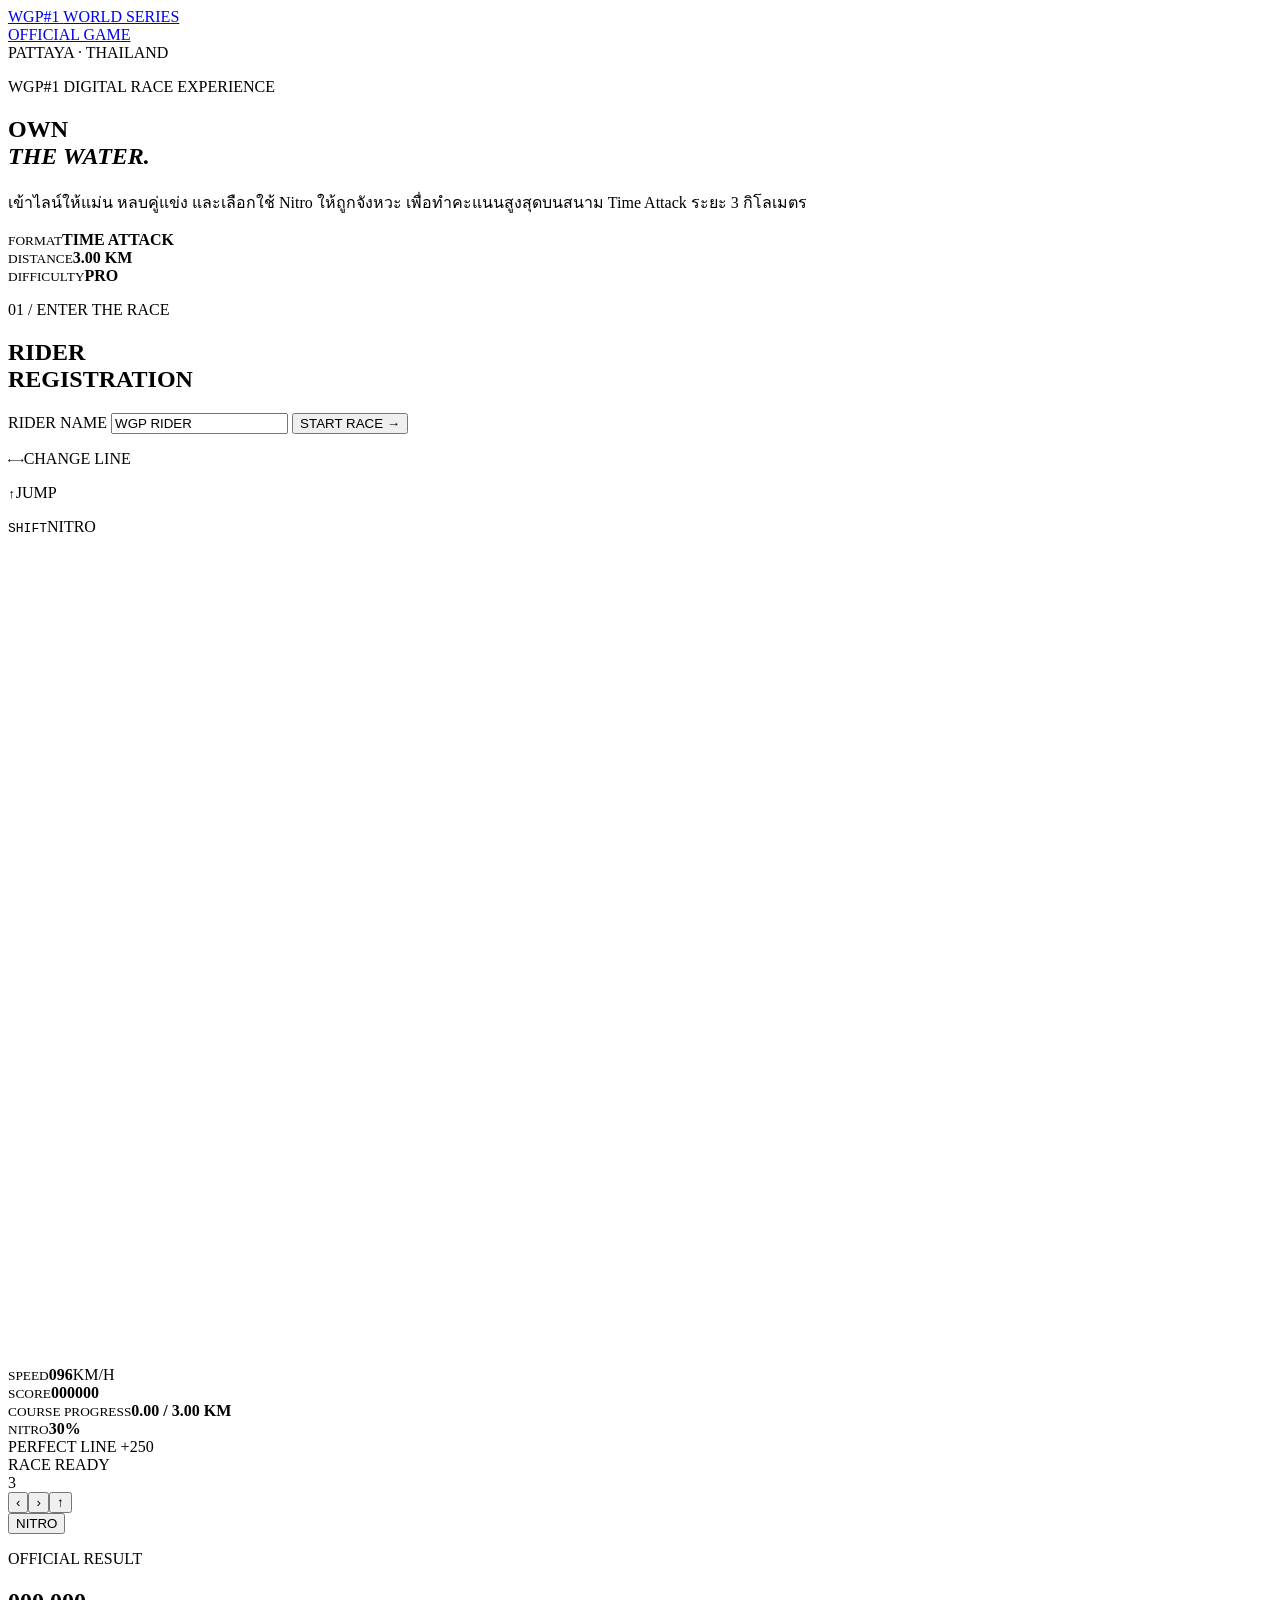
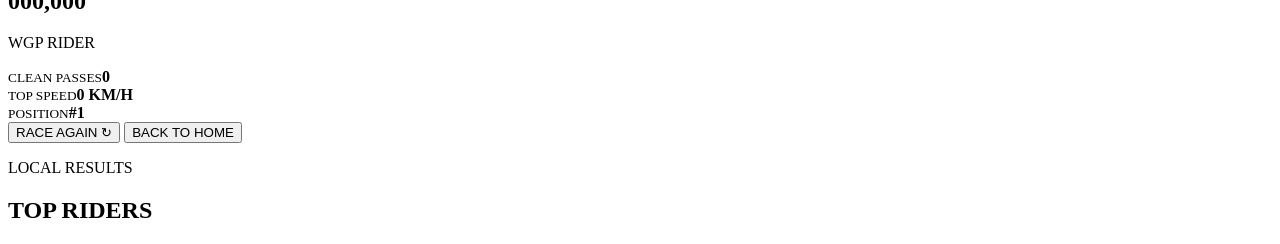
==== commit c4683c40: "Rebuild WGP#1 game website" ====
--- a/index.html
+++ b/index.html
@@ -2,107 +2,90 @@
 <html lang="th">
 <head>
   <meta charset="utf-8">
-  <meta name="viewport" content="width=device-width,initial-scale=1,viewport-fit=cover">
-  <meta name="theme-color" content="#05080d">
-  <title>WGP#1 World Series — Time Attack</title>
-  <style>
-    @import url('https://fonts.googleapis.com/css2?family=Barlow+Condensed:ital,wght@0,600;0,700;0,800;0,900;1,800&family=Inter:wght@400;600;700;800&display=swap');
-    *{box-sizing:border-box} :root{--orange:#ff5a00;--gold:#ffba35;--ink:#05080d;--navy:#081724;--cyan:#2ce8ff;--line:rgba(255,255,255,.12)}
-    html,body{margin:0;min-height:100%;background:#03060a;color:#fff;font-family:Inter,Arial,sans-serif}
-    body{overflow-x:hidden;background:radial-gradient(circle at 50% -10%,#173246 0,#08111a 35%,#03060a 75%)}
-    button,input{font:inherit}.shell{width:min(1500px,100%);margin:auto;padding:18px}
-    .topbar{height:72px;display:flex;align-items:center;justify-content:space-between;border-bottom:1px solid var(--line);margin-bottom:16px}
-    .brand{display:flex;align-items:center;gap:14px}.mark{font:900 34px/1 "Barlow Condensed";font-style:italic;letter-spacing:-1px}.mark b{color:var(--orange)}
-    .series{padding-left:14px;border-left:1px solid var(--line);font:700 12px/1.3 Inter;letter-spacing:2.5px;color:#9db1c0;text-transform:uppercase}
-    .live{display:flex;gap:9px;align-items:center;font:800 11px Inter;letter-spacing:2px}.live i{width:8px;height:8px;border-radius:50%;background:var(--orange);box-shadow:0 0 16px var(--orange);animation:pulse 1.2s infinite}
-    @keyframes pulse{50%{opacity:.35}}
-    .layout{display:grid;grid-template-columns:minmax(0,1fr) 330px;gap:16px}.stage{position:relative;min-width:0}
-    .viewport{position:relative;overflow:hidden;border:1px solid rgba(255,255,255,.18);background:#061621;box-shadow:0 32px 70px rgba(0,0,0,.45)}
-    canvas{display:block;width:100%;height:auto;aspect-ratio:16/8.3;touch-action:none}
-    .hud{position:absolute;inset:16px 18px auto;display:flex;justify-content:space-between;align-items:flex-start;pointer-events:none;text-shadow:0 2px 12px #000}
-    .hud-left{display:flex;gap:8px}.telemetry{min-width:112px;padding:8px 12px;border-left:3px solid var(--orange);background:linear-gradient(90deg,rgba(3,7,11,.86),rgba(3,7,11,.3));backdrop-filter:blur(8px)}
-    .telemetry small,.distance small{display:block;color:#9db1c0;font:700 9px Inter;letter-spacing:1.5px}.telemetry strong{font:800 25px/1 "Barlow Condensed"}.telemetry em{font:600 11px Inter;color:#b7c8d4;font-style:normal}
-    .distance{text-align:right}.distance strong{display:block;font:800 35px/1 "Barlow Condensed"}.distance span{display:block;font:700 11px Inter;color:var(--orange);letter-spacing:1px}
-    .meter{position:absolute;left:22px;right:22px;bottom:18px;display:flex;gap:14px;align-items:end;pointer-events:none}.boost-box{width:230px}
-    .meter-label{display:flex;justify-content:space-between;margin-bottom:5px;font:800 10px Inter;letter-spacing:1.6px}.bar{height:8px;background:rgba(255,255,255,.14);transform:skewX(-16deg);overflow:hidden}.bar i{display:block;height:100%;width:0;background:linear-gradient(90deg,var(--orange),var(--gold));box-shadow:0 0 18px var(--orange);transition:width .12s}
-    .callout{margin-left:auto;font:900 italic 22px "Barlow Condensed";color:#fff;letter-spacing:1px;opacity:0;transform:translateY(7px);transition:.2s}.callout.show{opacity:1;transform:none}
-    .overlay{position:absolute;inset:0;display:grid;place-items:center;background:radial-gradient(circle,rgba(3,8,13,.35),rgba(3,8,13,.88));text-align:center;padding:24px;transition:.25s}.overlay.hidden{opacity:0;pointer-events:none}
-    .eyebrow{color:var(--orange);font:800 11px Inter;letter-spacing:4px}.overlay h1{font:900 italic clamp(42px,7vw,86px)/.85 "Barlow Condensed";letter-spacing:-2px;margin:12px 0}.overlay h1 span{display:block;color:transparent;-webkit-text-stroke:1px rgba(255,255,255,.65)}
-    .overlay p{max-width:540px;color:#adc0ce;line-height:1.6;margin:15px auto 23px}.cta{border:0;color:#fff;background:var(--orange);padding:14px 30px;font:900 italic 18px "Barlow Condensed";letter-spacing:1px;clip-path:polygon(9px 0,100% 0,calc(100% - 9px) 100%,0 100%);cursor:pointer}.cta:hover{filter:brightness(1.15)}
-    .countdown{position:absolute;inset:0;display:grid;place-items:center;font:900 italic 150px/1 "Barlow Condensed";text-shadow:0 8px 40px #000;pointer-events:none;opacity:0}.countdown.on{animation:count .55s ease}@keyframes count{0%{opacity:0;transform:scale(1.5)}30%{opacity:1}100%{opacity:0;transform:scale(.85)}}
-    .touch{display:none;position:absolute;inset:auto 16px 22px;justify-content:space-between;pointer-events:none}.touch-group{display:flex;gap:8px}.touch button{pointer-events:auto;width:56px;height:56px;border:1px solid rgba(255,255,255,.35);border-radius:50%;background:rgba(3,8,13,.6);color:#fff;font-size:23px;backdrop-filter:blur(8px);touch-action:manipulation}.touch .nitro{width:76px;border-radius:30px;background:rgba(255,90,0,.75);font:900 13px Inter}
-    .race-info{display:grid;grid-template-columns:repeat(3,1fr);margin-top:10px;border:1px solid var(--line);background:rgba(6,15,23,.72)}.race-info div{padding:12px 16px;border-right:1px solid var(--line)}.race-info div:last-child{border:0}.race-info small{display:block;color:#698292;font:700 9px Inter;letter-spacing:1.4px}.race-info strong{font:700 13px Inter}
-    .side{display:flex;flex-direction:column;gap:12px}.panel{border:1px solid var(--line);background:linear-gradient(145deg,rgba(16,29,40,.96),rgba(5,10,15,.96));padding:18px}.panel.orange{background:linear-gradient(145deg,#ff6a00,#c73800);overflow:hidden;position:relative}.panel.orange:after{content:"01";position:absolute;right:-5px;bottom:-31px;font:900 115px "Barlow Condensed";opacity:.12}.panel small{font:800 9px Inter;color:#8da6b7;letter-spacing:2px}.panel.orange small{color:#ffd5bd}.panel h2{font:900 italic 30px/1 "Barlow Condensed";margin:8px 0}.panel p{font-size:12px;line-height:1.6;color:#9cb1bf;margin:0}.panel.orange p{color:#fff}
-    label{display:block;font:800 10px Inter;letter-spacing:1.5px;color:#8da6b7;margin-bottom:8px}input{width:100%;border:1px solid var(--line);background:#03070b;color:#fff;padding:13px;outline:none;text-transform:uppercase;font-weight:800}input:focus{border-color:var(--orange)}
-    .side .cta{width:100%;margin-top:10px}.leader-head{display:flex;justify-content:space-between;align-items:center;margin-bottom:10px}.leader-head h3{font:800 16px Inter;margin:0}.text-btn{border:0;background:none;color:#607989;font:700 9px Inter;cursor:pointer}
-    table{border-collapse:collapse;width:100%;font-size:12px}td{border-top:1px solid rgba(255,255,255,.07);padding:10px 4px}td:first-child{color:#708898;width:28px}td:last-child{text-align:right;font:800 15px "Barlow Condensed"}.champ td{color:var(--gold)}
-    .keys{display:grid;grid-template-columns:1fr 1fr;gap:8px;margin-top:12px}.key{border:1px solid var(--line);padding:9px;color:#9db1c0;font-size:10px}.key b{color:#fff}
-    @media(max-width:1050px){.layout{grid-template-columns:1fr}.side{display:grid;grid-template-columns:1fr 1fr}.panel.orange{grid-column:1/-1}}
-    @media(max-width:700px){.shell{padding:0}.topbar{height:58px;padding:0 13px;margin:0}.series,.live span{display:none}.mark{font-size:28px}.layout{display:block}.viewport{border-left:0;border-right:0}.hud{inset:9px 10px auto}.telemetry{min-width:auto;padding:5px 8px}.telemetry:nth-child(2){display:none}.telemetry strong{font-size:19px}.distance strong{font-size:24px}.meter{left:12px;right:12px;bottom:8px}.boost-box{width:150px}.touch{display:flex}.side{display:block;padding:12px}.panel{margin-bottom:10px}.race-info{margin:0;border-left:0;border-right:0}.race-info div{padding:9px}.race-info strong{font-size:10px}.overlay h1{font-size:46px}.overlay p{font-size:12px}.overlay{padding:16px}.countdown{font-size:90px}}
-  </style>
+  <meta name="viewport" content="width=device-width, initial-scale=1, viewport-fit=cover">
+  <meta name="theme-color" content="#05070a">
+  <meta name="description" content="WGP#1 World Series official Time Attack game experience">
+  <title>WGP#1 — Time Attack</title>
+  <link rel="preconnect" href="https://fonts.googleapis.com">
+  <link rel="preconnect" href="https://fonts.gstatic.com" crossorigin>
+  <link href="https://fonts.googleapis.com/css2?family=Barlow+Condensed:ital,wght@0,600;0,700;0,800;0,900;1,800;1,900&family=Inter:wght@500;600;700;800&display=swap" rel="stylesheet">
+  <link rel="stylesheet" href="styles.css">
 </head>
 <body>
-  <main class="shell">
-    <header class="topbar"><div class="brand"><div class="mark">WGP<b>#1</b></div><div class="series">World Series<br>Official Game Experience</div></div><div class="live"><i></i><span>TIME ATTACK // LIVE TIMING</span></div></header>
-    <div class="layout">
-      <section class="stage">
-        <div class="viewport">
-          <canvas id="game" width="1200" height="622" aria-label="WGP#1 jet ski racing game"></canvas>
-          <div class="hud"><div class="hud-left"><div class="telemetry"><small>SPEED</small><strong id="speed">096</strong> <em>KM/H</em></div><div class="telemetry"><small>SCORE</small><strong id="score">000000</strong></div></div><div class="distance"><small>COURSE</small><strong id="distance">0.00 KM</strong><span id="combo">RACE READY</span></div></div>
-          <div class="meter"><div class="boost-box"><div class="meter-label"><span>NITRO ENERGY</span><span id="boostValue">30%</span></div><div class="bar"><i id="boostBar"></i></div></div><div class="callout" id="callout">PERFECT LINE +250</div></div>
-          <div class="countdown" id="countdown">3</div>
-          <div class="overlay" id="overlay"><div><div class="eyebrow">WGP#1 WORLD SERIES</div><h1>TIME ATTACK <span>CHALLENGING LIMITS</span></h1><p>เข้าไลน์ให้แม่น หลบคู่แข่ง เก็บ Gate และใช้ Nitro ในจังหวะที่เหมาะสม เพื่อทำคะแนนสูงสุดบนสนาม WGP#1</p><button class="cta" id="overlayBtn">ENTER THE RACE</button></div></div>
-          <div class="touch"><div class="touch-group"><button data-action="left" aria-label="move left">‹</button><button data-action="right" aria-label="move right">›</button><button data-action="jump" aria-label="jump">↑</button></div><button class="nitro" data-action="boost">NITRO</button></div>
+  <main class="app">
+    <header class="topbar">
+      <a class="brand" href="#" aria-label="WGP number one home">
+        <span class="wordmark">WGP<span>#1</span></span>
+        <span class="brand-copy">WORLD SERIES<br>OFFICIAL GAME</span>
+      </a>
+      <div class="event-status"><i></i><span>PATTAYA · THAILAND</span></div>
+    </header>
+
+    <section class="hero" id="homeScreen">
+      <div class="hero-copy">
+        <p class="kicker">WGP#1 DIGITAL RACE EXPERIENCE</p>
+        <h1>OWN<br><em>THE WATER.</em></h1>
+        <p class="intro">เข้าไลน์ให้แม่น หลบคู่แข่ง และเลือกใช้ Nitro ให้ถูกจังหวะ เพื่อทำคะแนนสูงสุดบนสนาม Time Attack ระยะ 3 กิโลเมตร</p>
+        <div class="race-specs" aria-label="Race information">
+          <div><small>FORMAT</small><strong>TIME ATTACK</strong></div>
+          <div><small>DISTANCE</small><strong>3.00 KM</strong></div>
+          <div><small>DIFFICULTY</small><strong>PRO</strong></div>
         </div>
-        <div class="race-info"><div><small>VENUE</small><strong>PATTAYA • THAILAND</strong></div><div><small>RACE FORMAT</small><strong>3.00 KM TIME ATTACK</strong></div><div><small>CONDITIONS</small><strong>OPEN WATER • 28°C</strong></div></div>
-      </section>
-      <aside class="side">
-        <section class="panel orange"><small>OFFICIAL DIGITAL EXPERIENCE</small><h2>RIDE LIKE A CHAMPION</h2><p>สัมผัสความเร็ว การตัดสินใจ และแรงกดดันแบบการแข่งขัน WGP#1 ในสนาม Time Attack</p></section>
-        <section class="panel"><label for="playerName">RIDER NAME</label><input id="playerName" maxlength="14" value="WGP RIDER" autocomplete="off"><button class="cta" id="startBtn">START RACE</button><div class="keys"><div class="key"><b>← →</b> CHANGE LINE</div><div class="key"><b>↑ / SPACE</b> JUMP</div><div class="key"><b>SHIFT</b> NITRO</div><div class="key"><b>R</b> RESTART</div></div></section>
-        <section class="panel"><div class="leader-head"><h3>LOCAL LEADERBOARD</h3><button class="text-btn" id="clearBtn">RESET</button></div><table><tbody id="leaderboard"></tbody></table></section>
-      </aside>
-    </div>
+      </div>
+
+      <div class="entry-card">
+        <p class="step">01 / ENTER THE RACE</p>
+        <h2>RIDER<br>REGISTRATION</h2>
+        <label for="playerName">RIDER NAME</label>
+        <input id="playerName" maxlength="14" value="WGP RIDER" autocomplete="off" spellcheck="false">
+        <button class="primary-button" id="enterRace">START RACE <span>→</span></button>
+        <div class="controls-preview">
+          <p><kbd>←</kbd><kbd>→</kbd><span>CHANGE LINE</span></p>
+          <p><kbd>↑</kbd><span>JUMP</span></p>
+          <p><kbd>SHIFT</kbd><span>NITRO</span></p>
+        </div>
+      </div>
+    </section>
+
+    <section class="race-screen" id="raceScreen" aria-hidden="true">
+      <div class="race-frame">
+        <canvas id="game" width="1440" height="810" aria-label="WGP#1 jet ski racing game"></canvas>
+
+        <div class="hud hud-top">
+          <div class="hud-block"><small>SPEED</small><strong id="speed">096</strong><span>KM/H</span></div>
+          <div class="hud-block score-block"><small>SCORE</small><strong id="score">000000</strong></div>
+          <div class="course-block"><small>COURSE PROGRESS</small><strong id="distance">0.00 / 3.00 KM</strong><div class="progress"><i id="courseBar"></i></div></div>
+        </div>
+
+        <div class="hud hud-bottom">
+          <div class="nitro-panel"><div><small>NITRO</small><strong id="boostValue">30%</strong></div><div class="nitro-bar"><i id="boostBar"></i></div></div>
+          <div class="race-callout" id="callout">PERFECT LINE +250</div>
+          <div class="combo" id="combo">RACE READY</div>
+        </div>
+
+        <div class="countdown" id="countdown">3</div>
+
+        <div class="touch-controls" aria-label="Touch controls">
+          <div><button data-action="left" aria-label="Move left">‹</button><button data-action="right" aria-label="Move right">›</button><button data-action="jump" aria-label="Jump">↑</button></div>
+          <button class="nitro-button" data-action="boost">NITRO</button>
+        </div>
+
+        <div class="result-screen" id="resultScreen" aria-hidden="true">
+          <p class="kicker">OFFICIAL RESULT</p>
+          <h2 id="resultScore">000,000</h2>
+          <p class="result-rider" id="resultRider">WGP RIDER</p>
+          <div class="result-stats"><div><small>CLEAN PASSES</small><strong id="resultPasses">0</strong></div><div><small>TOP SPEED</small><strong id="resultSpeed">0 KM/H</strong></div><div><small>POSITION</small><strong id="resultPosition">#1</strong></div></div>
+          <button class="primary-button" id="raceAgain">RACE AGAIN <span>↻</span></button>
+          <button class="secondary-button" id="backHome">BACK TO HOME</button>
+        </div>
+      </div>
+    </section>
+
+    <section class="leaderboard-section" id="leaderboardSection">
+      <div><p class="kicker">LOCAL RESULTS</p><h2>TOP RIDERS</h2></div>
+      <div class="leaderboard" id="leaderboard"></div>
+    </section>
   </main>
-  <script>
-    const canvas=document.querySelector('#game'),ctx=canvas.getContext('2d');
-    const $=s=>document.querySelector(s),W=canvas.width,H=canvas.height,lanes=[350,430,510],finishDistance=3000;
-    const ui={speed:$('#speed'),score:$('#score'),distance:$('#distance'),combo:$('#combo'),boostBar:$('#boostBar'),boostValue:$('#boostValue'),callout:$('#callout'),overlay:$('#overlay'),overlayBtn:$('#overlayBtn'),countdown:$('#countdown'),name:$('#playerName'),board:$('#leaderboard')};
-    let mode='menu',frame=0,last=performance.now(),distance=0,score=0,speed=96,boost=30,boosting=false,combo=0,shake=0,spawnClock=0,gateClock=0,calloutTimer=0,countValue=0,countTimer=0;
-    let objects=[],spray=[],streaks=[],board=JSON.parse(localStorage.getItem('wgp1_pro_board')||'[]');
-    const rider={lane:1,x:235,y:lanes[1],targetY:lanes[1],z:0,vz:0,tilt:0,invuln:0};
-    function safeName(){return(ui.name.value.trim().replace(/[^\p{L}\p{N} _-]/gu,'').slice(0,14)||'WGP RIDER').toUpperCase()}
-    function reset(){frame=0;distance=score=combo=shake=spawnClock=gateClock=0;speed=96;boost=30;boosting=false;objects=[];spray=[];streaks=[];rider.lane=1;rider.y=rider.targetY=lanes[1];rider.z=rider.vz=0;rider.invuln=0;updateUI()}
-    function start(){reset();mode='countdown';ui.overlay.classList.add('hidden');countValue=3;countTimer=0;showCount('3')}
-    function showCount(v){ui.countdown.textContent=v;ui.countdown.classList.remove('on');void ui.countdown.offsetWidth;ui.countdown.classList.add('on')}
-    function action(a,on=true){if(mode==='menu'||mode==='finished'){if(on&&(a==='jump'||a==='boost'))start();return}if(mode!=='racing')return;if(a==='left'&&on&&rider.lane>0){rider.lane--;rider.targetY=lanes[rider.lane]}if(a==='right'&&on&&rider.lane<2){rider.lane++;rider.targetY=lanes[rider.lane]}if(a==='jump'&&on&&rider.z===0){rider.vz=16.5}if(a==='boost')boosting=on}
-    function spawn(){const safe=Math.random()<.68;const lane=Math.floor(Math.random()*3);objects.push({type:safe?'buoy':'rival',lane,x:W+120,y:lanes[lane],w:safe?38:105,h:safe?62:48,passed:false,phase:Math.random()*6});if(distance>700&&Math.random()<.32){let second=(lane+1+Math.floor(Math.random()*2))%3;objects.push({type:'buoy',lane:second,x:W+120,y:lanes[second],w:38,h:62,passed:false,phase:0})}}
-    function spawnGate(){const lane=Math.floor(Math.random()*3);objects.push({type:'gate',lane,x:W+100,y:lanes[lane],w:84,h:100,passed:false,phase:0})}
-    function flash(text){ui.callout.textContent=text;ui.callout.classList.add('show');calloutTimer=80}
-    function finish(){mode='finished';boosting=false;const final=Math.floor(score);board.push({name:safeName(),score:final,time:Date.now()});board.sort((a,b)=>b.score-a.score||a.time-b.time);board=board.slice(0,8);localStorage.setItem('wgp1_pro_board',JSON.stringify(board));renderBoard();ui.overlay.querySelector('.eyebrow').textContent='OFFICIAL RESULT';ui.overlay.querySelector('h1').innerHTML=`${final.toLocaleString()} PTS <span>${safeName()}</span>`;ui.overlay.querySelector('p').textContent=`Course complete • ${combo} clean passes • Top speed ${Math.round(speed)} km/h`;ui.overlayBtn.textContent='RACE AGAIN';ui.overlay.classList.remove('hidden')}
-    function crash(){if(rider.invuln)return;rider.invuln=105;shake=18;speed=Math.max(72,speed-30);boost=Math.max(0,boost-22);combo=0;flash('CONTACT • SPEED LOST');for(let i=0;i<24;i++)spray.push({x:rider.x+10,y:rider.y-rider.z,vx:(Math.random()-.4)*9,vy:-Math.random()*8-2,r:2+Math.random()*6,life:35})}
-    function update(dt){frame++;if(mode==='countdown'){countTimer+=dt;if(countTimer>.72){countTimer=0;countValue--;if(countValue>0)showCount(countValue);else if(countValue===0)showCount('GO!');else mode='racing'}}
-      const moving=mode==='racing',usingBoost=moving&&boosting&&boost>0;speed+=(moving?((usingBoost?174:124)-speed)*.018:(96-speed)*.02)*dt*60;if(usingBoost)boost=Math.max(0,boost-.24*dt*60);else if(moving)boost=Math.min(100,boost+.035*dt*60);if(boost<=0)boosting=false;
-      if(moving){distance+=speed*.0082*dt*60;score+=speed*.0105*dt*60*(1+Math.min(combo,10)*.06);spawnClock+=dt*60;gateClock+=dt*60;const gap=Math.max(62,110-distance/42);if(spawnClock>gap){spawnClock=0;spawn()}if(gateClock>310){gateClock=0;spawnGate()}if(distance>=finishDistance)finish()}
-      rider.y+=(rider.targetY-rider.y)*.22*dt*60;if(rider.z>0||rider.vz>0){rider.vz-=1.05*dt*60;rider.z+=rider.vz*dt*60;if(rider.z<=0){rider.z=0;rider.vz=0;for(let i=0;i<10;i++)spray.push({x:rider.x,y:rider.y,vx:-Math.random()*6,vy:-Math.random()*4,r:2+Math.random()*4,life:24})}}rider.tilt+=(Math.sign(rider.targetY-rider.y)*.18-rider.tilt)*.14;if(rider.invuln>0)rider.invuln-=dt*60;
-      const scroll=speed*.105*dt*60;objects.forEach(o=>{o.x-=scroll;if(o.type==='rival')o.y=lanes[o.lane]+Math.sin(frame*.035+o.phase)*12;const same=Math.abs(rider.y-o.y)<36,close=o.x<rider.x+62&&o.x+o.w>rider.x-54;
-        if(mode==='racing'&&!o.passed&&o.x+o.w<rider.x-45){o.passed=true;if(o.type==='gate'&&same){score+=500;boost=Math.min(100,boost+28);combo++;flash('GATE PERFECT +500')}else if(o.type!=='gate'){if(Math.abs(rider.y-o.y)<86){score+=250;boost=Math.min(100,boost+10);combo++;flash('NEAR MISS +250')}else{score+=80;combo++}}}
-        if(mode==='racing'&&close&&same&&rider.z<38&&o.type!=='gate')crash()});objects=objects.filter(o=>o.x>-180);
-      if(moving&&frame%3===0){spray.push({x:rider.x-45,y:rider.y-rider.z+14,vx:-5-Math.random()*6,vy:-1-Math.random()*3,r:2+Math.random()*5,life:22});if(speed>140)streaks.push({x:W+10,y:210+Math.random()*330,w:60+Math.random()*150,life:12})}
-      spray.forEach(p=>{p.x+=p.vx*dt*60;p.y+=p.vy*dt*60;p.vy+=.25*dt*60;p.life-=dt*60});spray=spray.filter(p=>p.life>0);streaks.forEach(s=>{s.x-=28*dt*60;s.life-=dt*60});streaks=streaks.filter(s=>s.life>0);shake*=.82;if(calloutTimer>0){calloutTimer-=dt*60}else ui.callout.classList.remove('show');updateUI()}
-    function updateUI(){ui.speed.textContent=String(Math.round(speed)).padStart(3,'0');ui.score.textContent=String(Math.floor(score)).padStart(6,'0');ui.distance.textContent=(distance/1000).toFixed(2)+' KM';ui.combo.textContent=combo?`CLEAN LINE ×${combo}`:(mode==='racing'?'PUSH THE LIMIT':'RACE READY');ui.boostBar.style.width=boost+'%';ui.boostValue.textContent=Math.round(boost)+'%'}
-    function draw(){ctx.save();if(shake)ctx.translate((Math.random()-.5)*shake,(Math.random()-.5)*shake);drawWorld();objects.sort((a,b)=>a.y-b.y).forEach(drawObject);drawRider();drawFX();ctx.restore()}
-    function drawWorld(){let sky=ctx.createLinearGradient(0,0,0,330);sky.addColorStop(0,'#071421');sky.addColorStop(.55,'#26627b');sky.addColorStop(1,'#d66b35');ctx.fillStyle=sky;ctx.fillRect(0,0,W,H);ctx.fillStyle='#ffb25f';ctx.beginPath();ctx.arc(935,128,51,0,7);ctx.fill();let glow=ctx.createRadialGradient(935,128,20,935,128,160);glow.addColorStop(0,'rgba(255,127,55,.35)');glow.addColorStop(1,'transparent');ctx.fillStyle=glow;ctx.fillRect(760,0,350,300);
-      ctx.fillStyle='#07131b';ctx.beginPath();ctx.moveTo(0,250);for(let x=0;x<=W;x+=45)ctx.lineTo(x,225+Math.sin(x*.017)*20+Math.sin(x*.043)*9);ctx.lineTo(W,330);ctx.lineTo(0,330);ctx.fill();
-      const sea=ctx.createLinearGradient(0,260,0,H);sea.addColorStop(0,'#245b72');sea.addColorStop(.45,'#0a354d');sea.addColorStop(1,'#041923');ctx.fillStyle=sea;ctx.fillRect(0,260,W,H-260);ctx.strokeStyle='rgba(150,223,238,.24)';ctx.lineWidth=2;for(let i=0;i<16;i++){let y=280+i*24;ctx.beginPath();for(let x=0;x<=W;x+=20){let yy=y+Math.sin(x*.021+frame*.045+i)*5;if(x===0)ctx.moveTo(x,yy);else ctx.lineTo(x,yy)}ctx.stroke()}
-      ctx.fillStyle='rgba(255,255,255,.04)';ctx.fillRect(0,lanes[0]-46,W,92);ctx.fillRect(0,lanes[2]-46,W,92);ctx.setLineDash([18,20]);ctx.strokeStyle='rgba(255,255,255,.14)';[390,470].forEach(y=>{ctx.beginPath();ctx.moveTo(0,y);ctx.lineTo(W,y);ctx.stroke()});ctx.setLineDash([]);ctx.fillStyle='rgba(255,255,255,.7)';ctx.font='800 13px Inter';ctx.fillText('WGP#1 • WORLD SERIES • PATTAYA',24,296)}
-    function drawObject(o){ctx.save();ctx.translate(o.x,o.y);if(o.type==='buoy'){ctx.fillStyle='rgba(255,255,255,.35)';ctx.beginPath();ctx.ellipse(0,25,26,7,0,0,7);ctx.fill();ctx.fillStyle='#ff5a00';ctx.beginPath();ctx.moveTo(0,-35);ctx.lineTo(21,20);ctx.lineTo(-21,20);ctx.closePath();ctx.fill();ctx.fillStyle='#fff';ctx.fillRect(-16,-3,32,7)}else if(o.type==='rival'){ctx.fillStyle='rgba(255,255,255,.34)';ctx.beginPath();ctx.ellipse(-25,18,48,9,0,0,7);ctx.fill();ctx.fillStyle='#cbd9df';ctx.beginPath();ctx.moveTo(-48,5);ctx.lineTo(-18,-17);ctx.lineTo(46,-11);ctx.lineTo(54,1);ctx.lineTo(30,15);ctx.lineTo(-32,15);ctx.fill();ctx.fillStyle='#192630';ctx.fillRect(-4,-24,27,12);ctx.fillStyle='#38d0ee';ctx.fillRect(28,-8,15,5)}else{ctx.strokeStyle='rgba(44,232,255,.85)';ctx.lineWidth=8;ctx.shadowColor='#2ce8ff';ctx.shadowBlur=18;ctx.beginPath();ctx.arc(0,-8,42,Math.PI*.15,Math.PI*.85,true);ctx.stroke();ctx.shadowBlur=0;ctx.fillStyle='#fff';ctx.font='800 11px Inter';ctx.textAlign='center';ctx.fillText('BOOST GATE',0,38)}ctx.restore()}
-    function drawRider(){ctx.save();ctx.translate(rider.x,rider.y-rider.z);ctx.rotate(rider.tilt);if(rider.invuln&&Math.floor(rider.invuln/6)%2){ctx.globalAlpha=.35}ctx.fillStyle='rgba(255,255,255,.45)';ctx.beginPath();ctx.ellipse(-34,20,58,11,0,0,7);ctx.fill();ctx.fillStyle='#ff5a00';ctx.beginPath();ctx.moveTo(-62,8);ctx.lineTo(-25,-21);ctx.lineTo(45,-15);ctx.lineTo(64,-1);ctx.lineTo(36,18);ctx.lineTo(-40,19);ctx.closePath();ctx.fill();ctx.fillStyle='#071018';ctx.beginPath();ctx.moveTo(-17,-19);ctx.lineTo(6,-35);ctx.lineTo(40,-28);ctx.lineTo(34,-13);ctx.closePath();ctx.fill();ctx.fillStyle='#fff';ctx.font='900 italic 15px Barlow Condensed';ctx.fillText('WGP#1',-31,8);ctx.fillStyle='#0a1117';ctx.beginPath();ctx.arc(-14,-53,12,0,7);ctx.fill();ctx.strokeStyle='#f5f8fa';ctx.lineWidth=7;ctx.beginPath();ctx.moveTo(-11,-40);ctx.lineTo(5,-20);ctx.lineTo(21,-39);ctx.stroke();if(boosting&&boost>0){ctx.strokeStyle='#ffba35';ctx.lineWidth=6;ctx.beginPath();ctx.moveTo(-64,3);ctx.lineTo(-118,3);ctx.stroke()}ctx.restore()}
-    function drawFX(){streaks.forEach(s=>{ctx.globalAlpha=s.life/12;ctx.strokeStyle='#fff';ctx.lineWidth=1;ctx.beginPath();ctx.moveTo(s.x,s.y);ctx.lineTo(s.x+s.w,s.y);ctx.stroke()});ctx.globalAlpha=1;spray.forEach(p=>{ctx.globalAlpha=Math.max(0,p.life/35);ctx.fillStyle='#d8f7ff';ctx.beginPath();ctx.arc(p.x,p.y,p.r,0,7);ctx.fill()});ctx.globalAlpha=1;if(boosting&&boost>0){ctx.fillStyle='rgba(255,90,0,.08)';ctx.fillRect(0,0,W,H)}}
-    function renderBoard(){ui.board.innerHTML=board.length?board.slice(0,5).map((r,i)=>`<tr class="${i===0?'champ':''}"><td>${String(i+1).padStart(2,'0')}</td><td>${r.name.replace(/[<>&]/g,'')}</td><td>${r.score.toLocaleString()}</td></tr>`).join(''):'<tr><td>—</td><td>NO RESULT</td><td>000</td></tr>'}
-    function loop(now){const dt=Math.min(.033,(now-last)/1000);last=now;update(dt);draw();requestAnimationFrame(loop)}
-    const map={ArrowLeft:'left',ArrowRight:'right',ArrowUp:'jump',Space:'jump',ShiftLeft:'boost',ShiftRight:'boost'};addEventListener('keydown',e=>{if(map[e.code]){e.preventDefault();action(map[e.code],true)}if(e.code==='KeyR')start()});addEventListener('keyup',e=>{if(map[e.code]==='boost')action('boost',false)});
-    document.querySelectorAll('[data-action]').forEach(b=>{const a=b.dataset.action;b.addEventListener('pointerdown',e=>{e.preventDefault();action(a,true)});b.addEventListener('pointerup',()=>action(a,false));b.addEventListener('pointercancel',()=>action(a,false))});
-    $('#startBtn').onclick=start;ui.overlayBtn.onclick=start;$('#clearBtn').onclick=()=>{board=[];localStorage.removeItem('wgp1_pro_board');renderBoard()};renderBoard();requestAnimationFrame(loop);
-  </script>
+  <script src="game.js"></script>
 </body>
 </html>
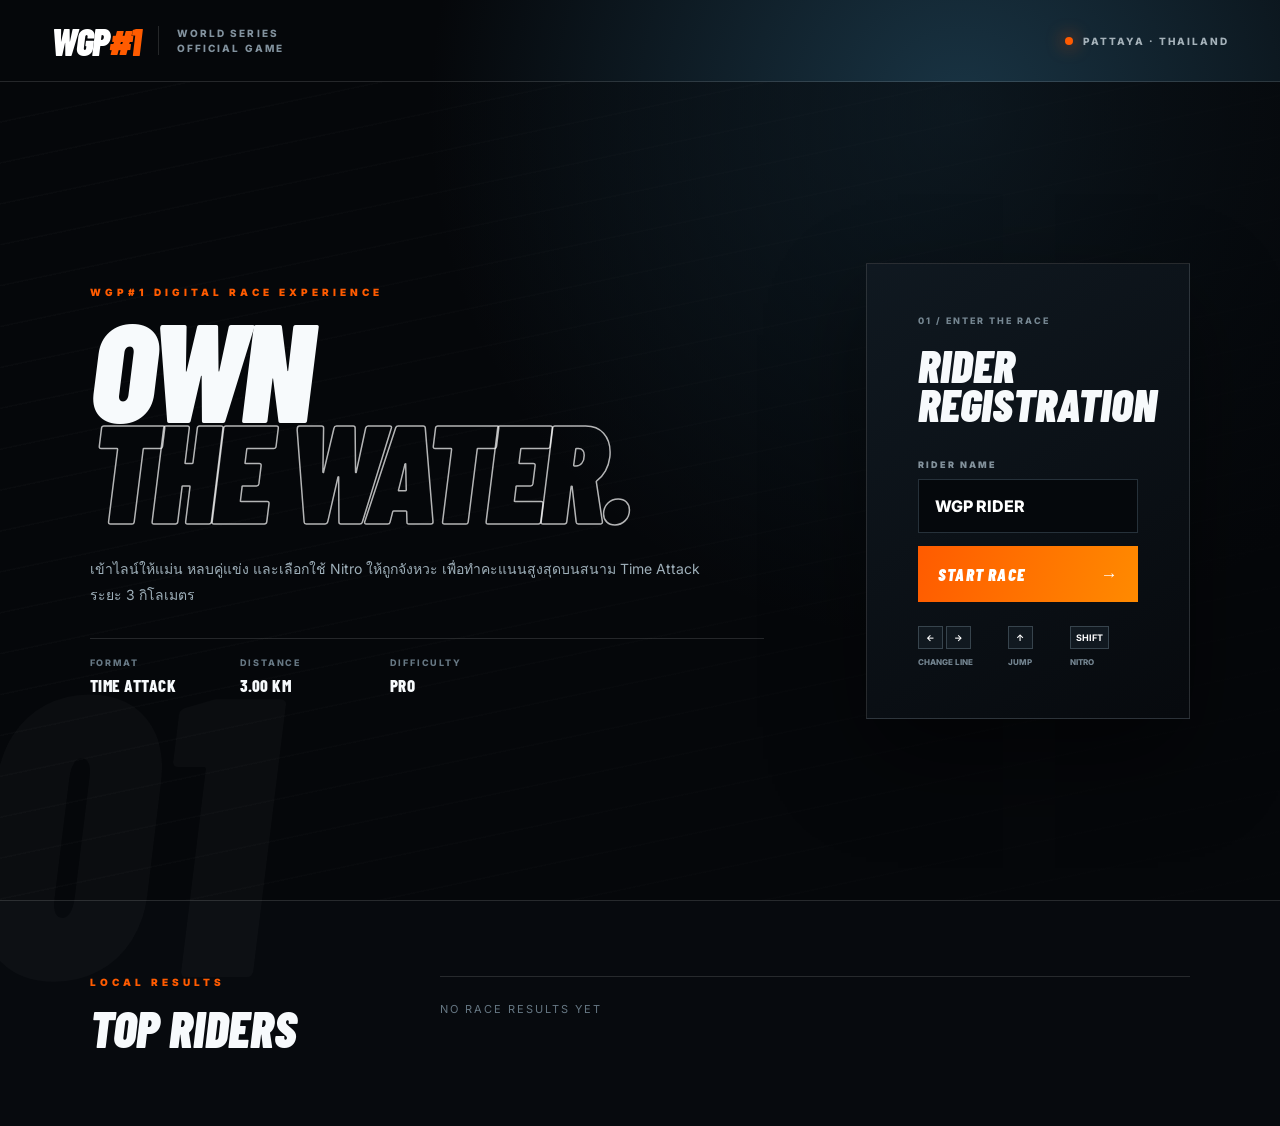
==== commit c77f95e5: "Add mobile race controls and overlays" ====
--- a/index.html
+++ b/index.html
@@ -51,6 +51,11 @@
       <div class="race-frame">
         <canvas id="game" width="1440" height="810" aria-label="WGP#1 jet ski racing game"></canvas>
 
+        <div class="game-toolbar" aria-label="Game options">
+          <button id="pauseGame" type="button" aria-label="Pause game" aria-pressed="false">Ⅱ</button>
+          <button id="fullscreenGame" type="button" aria-label="Enter full screen">⛶</button>
+        </div>
+
         <div class="hud hud-top">
           <div class="hud-block"><small>SPEED</small><strong id="speed">096</strong><span>KM/H</span></div>
           <div class="hud-block score-block"><small>SCORE</small><strong id="score">000000</strong></div>
@@ -66,8 +71,27 @@
         <div class="countdown" id="countdown">3</div>
 
         <div class="touch-controls" aria-label="Touch controls">
-          <div><button data-action="left" aria-label="Move left">‹</button><button data-action="right" aria-label="Move right">›</button><button data-action="jump" aria-label="Jump">↑</button></div>
-          <button class="nitro-button" data-action="boost">NITRO</button>
+          <div class="control-cluster steering-controls">
+            <button data-action="left" aria-label="Move left">‹</button>
+            <button data-action="right" aria-label="Move right">›</button>
+          </div>
+          <div class="control-cluster action-controls">
+            <button class="jump-button" data-action="jump" aria-label="Jump"><span>↑</span><small>JUMP</small></button>
+            <button class="nitro-button" data-action="boost" aria-label="Use Nitro">NITRO</button>
+          </div>
+        </div>
+
+        <div class="pause-screen" id="pauseScreen" aria-hidden="true">
+          <p class="kicker">RACE CONTROL</p>
+          <h2>PAUSED</h2>
+          <button class="primary-button" id="resumeGame" type="button">RESUME RACE <span>▶</span></button>
+          <button class="secondary-button" id="pauseHome" type="button">BACK TO HOME</button>
+        </div>
+
+        <div class="rotate-device" aria-hidden="true">
+          <div class="rotate-icon">↻</div>
+          <strong>ROTATE YOUR DEVICE</strong>
+          <span>เล่นในแนวนอนเพื่อการควบคุมที่ดีที่สุด</span>
         </div>
 
         <div class="result-screen" id="resultScreen" aria-hidden="true">
--- a/styles.css
+++ b/styles.css
@@ -0,0 +1,132 @@
+:root{--orange:#ff5b00;--orange-2:#ff8a00;--ink:#05070a;--panel:#0a1016;--muted:#8b9aa6;--line:rgba(255,255,255,.13);--white:#f7fafc}
+
+*{box-sizing:border-box}
+html{background:var(--ink);color:var(--white);font-family:Inter,Arial,sans-serif}
+body{margin:0;min-height:100vh;background:radial-gradient(circle at 75% 10%,#193444 0,transparent 38%),var(--ink)}
+button,input{font:inherit}
+.app{min-height:100vh;overflow:hidden}
+.topbar{height:82px;display:flex;align-items:center;justify-content:space-between;padding:0 clamp(20px,4vw,64px);border-bottom:1px solid var(--line);position:relative;z-index:10}
+.brand{display:flex;align-items:center;gap:18px;color:#fff;text-decoration:none}
+.wordmark{font:900 italic 38px/1 "Barlow Condensed",sans-serif;letter-spacing:-1.5px}
+.wordmark span{color:var(--orange)}
+.brand-copy{border-left:1px solid var(--line);padding-left:18px;color:#82929e;font-size:10px;font-weight:800;line-height:1.45;letter-spacing:2.1px}
+.event-status{display:flex;align-items:center;gap:10px;color:#a5b2ba;font-size:10px;font-weight:800;letter-spacing:2px}
+.event-status i{width:8px;height:8px;border-radius:50%;background:var(--orange);box-shadow:0 0 18px var(--orange);animation:pulse 1.4s infinite}
+@keyframes pulse{50%{opacity:.3}
+}
+
+.hero{min-height:calc(100vh - 82px);display:grid;grid-template-columns:minmax(0,1.35fr) minmax(320px,.65fr);align-items:center;gap:8vw;padding:7vh clamp(20px,7vw,110px);position:relative}
+.hero:before{content:"";position:absolute;inset:0;background:linear-gradient(100deg,rgba(5,7,10,.08),rgba(5,7,10,.9)),repeating-linear-gradient(168deg,transparent 0 38px,rgba(255,255,255,.018) 39px 40px);pointer-events:none}
+.hero:after{content:"01";position:absolute;left:-2vw;bottom:-13vh;font:900 italic min(31vw,460px)/1 "Barlow Condensed";color:rgba(255,255,255,.025);pointer-events:none}
+.hero-copy,.entry-card{position:relative;z-index:1}
+.kicker{color:var(--orange);font-size:10px;font-weight:900;letter-spacing:4px;margin:0 0 18px}
+.hero h1{font:900 italic clamp(76px,11vw,176px)/.72 "Barlow Condensed";letter-spacing:-.045em;margin:0;text-transform:uppercase}
+.hero h1 em{color:transparent;-webkit-text-stroke:1.5px rgba(255,255,255,.7);font-style:italic}
+.intro{max-width:610px;color:#9eafb9;font-size:14px;line-height:1.85;margin:38px 0 30px}
+.race-specs{display:flex;border-top:1px solid var(--line);max-width:680px}
+.race-specs div{min-width:150px;padding:18px 30px 0 0}
+.race-specs small,.result-stats small{display:block;color:#667783;font-size:9px;font-weight:800;letter-spacing:1.8px;margin-bottom:7px}
+.race-specs strong{font:800 17px "Barlow Condensed";letter-spacing:.5px}
+.entry-card{padding:clamp(28px,4vw,52px);background:linear-gradient(145deg,rgba(16,25,33,.98),rgba(7,10,14,.98));border:1px solid var(--line);box-shadow:0 40px 90px rgba(0,0,0,.45)}
+.step{margin:0;color:#758691;font-size:9px;font-weight:800;letter-spacing:2px}
+.entry-card h2{font:900 italic 46px/.84 "Barlow Condensed";margin:20px 0 36px}
+.entry-card label{display:block;color:#82919b;font-size:9px;font-weight:900;letter-spacing:2px;margin-bottom:9px}
+.entry-card input{width:100%;height:54px;padding:0 16px;background:#05080c;border:1px solid #26313a;color:#fff;font-weight:800;text-transform:uppercase;outline:0}
+.entry-card input:focus{border-color:var(--orange)}
+.primary-button{width:100%;border:0;background:linear-gradient(105deg,var(--orange),var(--orange-2));color:#fff;padding:17px 20px;margin-top:13px;display:flex;justify-content:space-between;align-items:center;font:900 italic 17px "Barlow Condensed";letter-spacing:1.2px;cursor:pointer;transition:.2s}
+.primary-button:hover{filter:brightness(1.13);transform:translateY(-2px)}
+.controls-preview{display:grid;grid-template-columns:1.2fr .8fr 1fr;gap:8px;margin-top:24px}
+.controls-preview p{margin:0;color:#748591;font-size:8px;font-weight:800}
+.controls-preview span{display:block;margin-top:8px}
+.controls-preview kbd{display:inline-grid;place-items:center;min-width:25px;height:23px;margin-right:3px;padding:0 5px;border:1px solid #37444d;background:#111920;color:#fff;font:700 9px Inter}
+
+.race-screen{display:none;position:fixed;inset:0;background:#020407;z-index:20}
+.race-screen.active{display:grid;place-items:center}
+.race-frame{width:100vw;height:100vh;position:relative;overflow:hidden}
+.race-frame canvas{width:100%;height:100%;display:block;object-fit:cover;touch-action:none}
+.hud{position:absolute;left:clamp(16px,3vw,50px);right:clamp(16px,3vw,50px);display:flex;pointer-events:none;text-shadow:0 3px 15px #000}
+.hud-top{top:clamp(18px,3vw,45px);align-items:flex-start}
+.hud-block{padding:7px 18px 9px;border-left:3px solid var(--orange);background:linear-gradient(90deg,rgba(3,6,9,.88),rgba(3,6,9,.15));min-width:145px}
+.hud small{display:block;color:#a0b0ba;font-size:8px;font-weight:800;letter-spacing:2px}
+.hud-block strong{font:900 39px/.92 "Barlow Condensed"}
+.hud-block span{font-size:9px;color:#b0bdc5}
+.score-block{margin-left:8px;border-left-color:#fff}
+.course-block{width:min(330px,34vw);margin-left:auto;text-align:right}
+.course-block strong{display:block;font:800 24px "Barlow Condensed";margin:5px 0}
+.progress{height:4px;background:rgba(255,255,255,.18)}
+.progress i{display:block;width:0;height:100%;background:var(--orange);box-shadow:0 0 13px var(--orange)}
+.hud-bottom{bottom:clamp(20px,3vw,45px);align-items:flex-end}
+.nitro-panel{width:min(300px,32vw)}
+.nitro-panel>div:first-child{display:flex;justify-content:space-between;align-items:end;margin-bottom:6px}
+.nitro-panel strong{font:800 17px "Barlow Condensed"}
+.nitro-bar{height:9px;background:rgba(255,255,255,.17);transform:skewX(-16deg);overflow:hidden}
+.nitro-bar i{display:block;width:30%;height:100%;background:linear-gradient(90deg,var(--orange),#ffd15b);box-shadow:0 0 18px var(--orange)}
+.race-callout{opacity:0;margin-left:24px;color:#fff;font:900 italic 27px "Barlow Condensed";letter-spacing:1px;transform:translateY(8px);transition:.2s}
+.race-callout.show{opacity:1;transform:none}
+.combo{margin-left:auto;color:#fff;font:900 italic 18px "Barlow Condensed";letter-spacing:1px}
+.countdown{position:absolute;inset:0;display:grid;place-items:center;opacity:0;pointer-events:none;font:900 italic clamp(100px,18vw,260px)/1 "Barlow Condensed";text-shadow:0 10px 50px #000}
+.countdown.on{animation:count .62s ease}
+@keyframes count{0%{opacity:0;transform:scale(1.5)}
+25%{opacity:1}
+100%{opacity:0;transform:scale(.75)}
+}
+.touch-controls{display:none;position:absolute;left:16px;right:16px;bottom:72px;justify-content:space-between;pointer-events:none}
+.touch-controls button{pointer-events:auto;width:58px;height:58px;margin-right:6px;border:1px solid rgba(255,255,255,.35);border-radius:50%;background:rgba(3,7,10,.62);color:#fff;font-size:24px;backdrop-filter:blur(7px);touch-action:manipulation}
+.touch-controls .nitro-button{width:78px;border-radius:30px;background:rgba(255,91,0,.82);font-size:11px;font-weight:900}
+.result-screen{position:absolute;inset:0;display:none;place-items:center;align-content:center;padding:25px;text-align:center;background:radial-gradient(circle,rgba(8,22,31,.65),rgba(2,4,7,.96));z-index:5}
+.result-screen.active{display:grid}
+.result-screen h2{font:900 italic clamp(76px,12vw,150px)/.8 "Barlow Condensed";margin:5px 0;color:#fff}
+.result-rider{font:900 italic 28px "Barlow Condensed";color:var(--orange);margin:12px 0 28px}
+.result-stats{display:grid;grid-template-columns:repeat(3,130px);border:1px solid var(--line);margin-bottom:18px}
+.result-stats div{padding:14px;border-right:1px solid var(--line)}
+.result-stats div:last-child{border:0}
+.result-stats strong{font:800 19px "Barlow Condensed"}
+.result-screen .primary-button{max-width:390px;margin-inline:auto}
+.secondary-button{border:0;background:transparent;color:#8596a1;padding:13px;font-size:9px;font-weight:800;letter-spacing:2px;cursor:pointer}
+
+.leaderboard-section{padding:75px clamp(20px,7vw,110px);display:grid;grid-template-columns:280px 1fr;gap:70px;border-top:1px solid var(--line);background:#070a0e}
+.leaderboard-section h2{font:900 italic 50px/.9 "Barlow Condensed";margin:0}
+.leaderboard{display:grid;grid-template-columns:repeat(5,1fr);border-top:1px solid var(--line)}
+.leader-entry{padding:18px 15px;border-right:1px solid var(--line)}
+.leader-entry small{display:block;color:#667783;font:800 10px Inter;margin-bottom:15px}
+.leader-entry strong{display:block;font:800 19px "Barlow Condensed";white-space:nowrap;overflow:hidden;text-overflow:ellipsis}
+.leader-entry span{display:block;color:var(--orange);font:800 25px "Barlow Condensed";margin-top:5px}
+.leader-empty{grid-column:1/-1;color:#667783;padding:25px 0;font-size:11px;letter-spacing:2px}
+
+@media(max-width:900px){.hero{grid-template-columns:1fr;gap:50px;padding-top:55px}
+.hero-copy{max-width:720px}
+.entry-card{max-width:600px;width:100%}
+.leaderboard-section{grid-template-columns:1fr;gap:30px}
+.leaderboard{grid-template-columns:repeat(3,1fr)}
+.leader-entry:nth-child(n+4){display:none}
+}
+
+@media(max-width:650px){.topbar{height:62px;padding:0 15px}
+.wordmark{font-size:30px}
+.brand-copy,.event-status span{display:none}
+.hero{min-height:calc(100vh - 62px);padding:44px 17px}
+.hero h1{font-size:70px}
+.intro{font-size:12px;margin:28px 0 20px}
+.race-specs{justify-content:space-between}
+.race-specs div{min-width:0;padding-right:8px}
+.entry-card{padding:28px 22px}
+.controls-preview{display:none}
+.leaderboard-section{padding:50px 18px}
+.leaderboard{grid-template-columns:1fr}
+.leader-entry{display:flex!important;align-items:center;justify-content:space-between;border-right:0;border-bottom:1px solid var(--line)}
+.leader-entry small{margin:0}
+.leader-entry span{margin:0}
+.hud-block{min-width:92px;padding:5px 8px}
+.hud-block strong{font-size:25px}
+.score-block{display:none}
+.course-block{width:47vw}
+.course-block strong{font-size:17px}
+.hud-bottom{bottom:14px}
+.nitro-panel{width:165px}
+.race-callout{position:absolute;left:0;bottom:38px;font-size:19px;margin:0}
+.combo{font-size:14px}
+.touch-controls{display:flex}
+.result-stats{grid-template-columns:repeat(3,1fr);width:100%;max-width:390px}
+.result-stats div{padding:11px 4px}
+.result-stats strong{font-size:15px}
+}
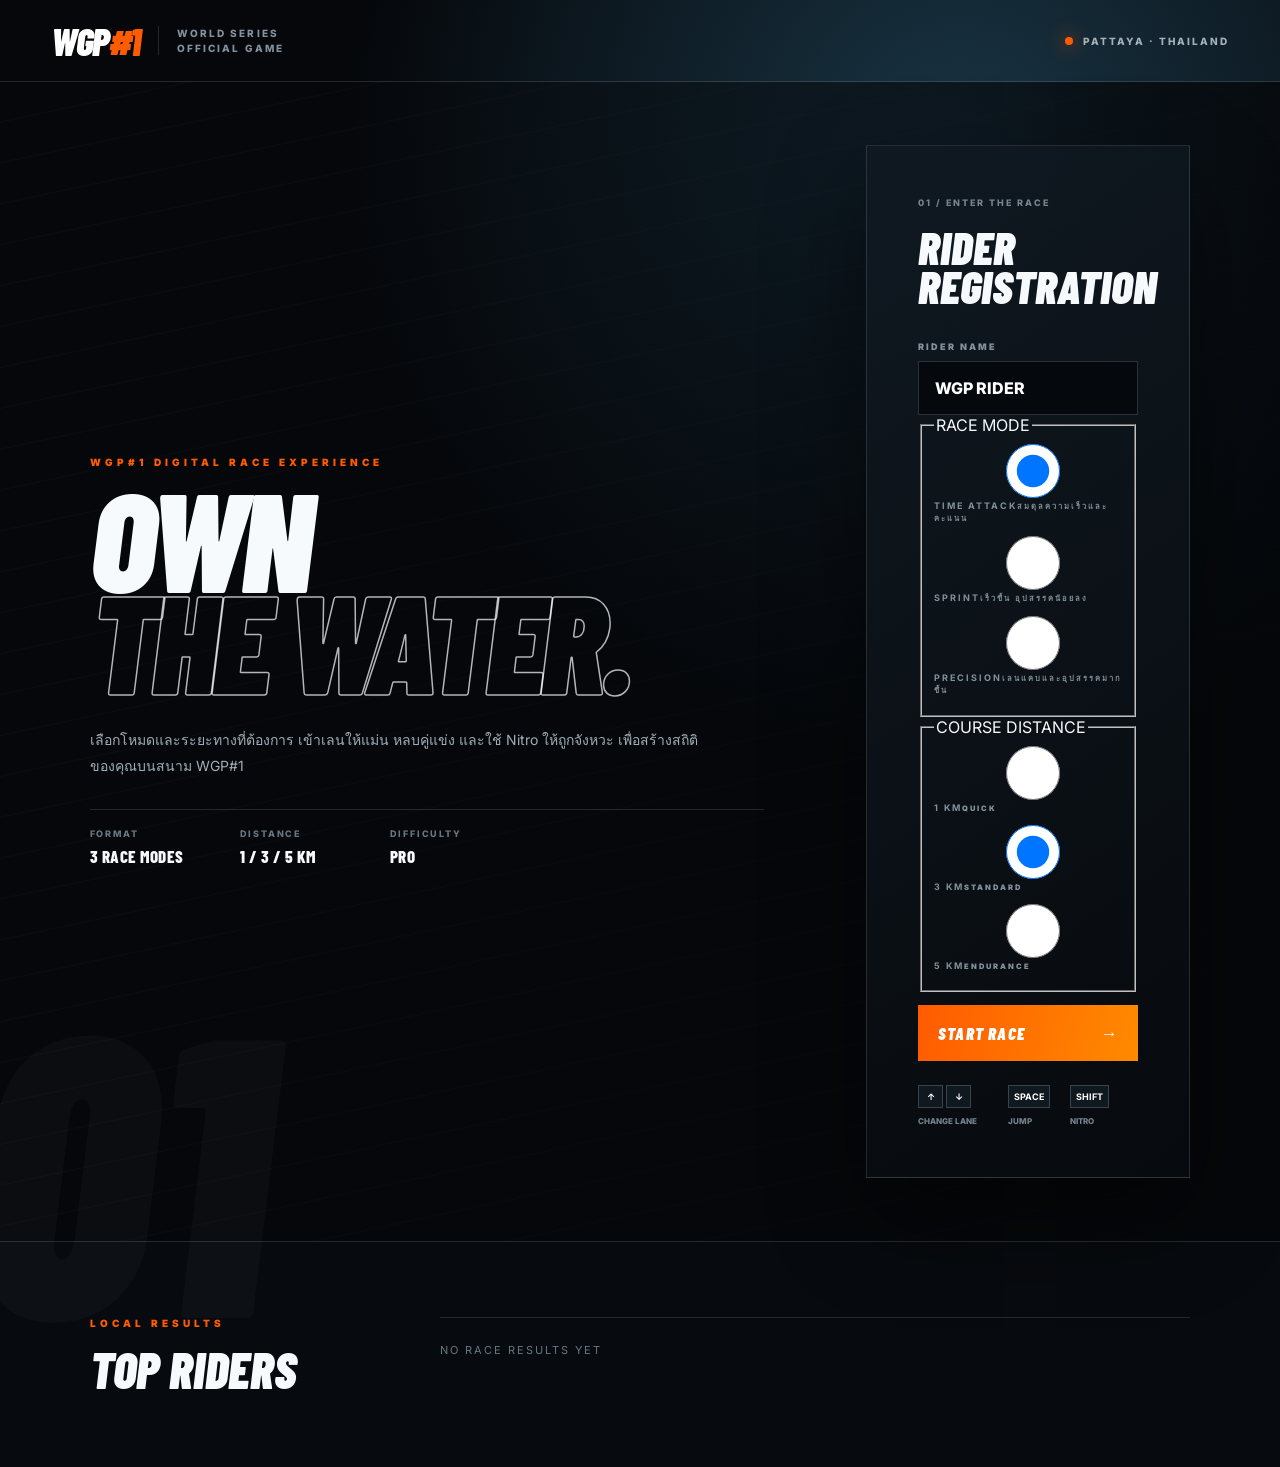
==== commit 78b367ba: "Add race mode and distance selection" ====
--- a/index.html
+++ b/index.html
@@ -25,10 +25,10 @@
       <div class="hero-copy">
         <p class="kicker">WGP#1 DIGITAL RACE EXPERIENCE</p>
         <h1>OWN<br><em>THE WATER.</em></h1>
-        <p class="intro">เข้าไลน์ให้แม่น หลบคู่แข่ง และเลือกใช้ Nitro ให้ถูกจังหวะ เพื่อทำคะแนนสูงสุดบนสนาม Time Attack ระยะ 3 กิโลเมตร</p>
+        <p class="intro">เลือกโหมดและระยะทางที่ต้องการ เข้าเลนให้แม่น หลบคู่แข่ง และใช้ Nitro ให้ถูกจังหวะ เพื่อสร้างสถิติของคุณบนสนาม WGP#1</p>
         <div class="race-specs" aria-label="Race information">
-          <div><small>FORMAT</small><strong>TIME ATTACK</strong></div>
-          <div><small>DISTANCE</small><strong>3.00 KM</strong></div>
+          <div><small>FORMAT</small><strong>3 RACE MODES</strong></div>
+          <div><small>DISTANCE</small><strong>1 / 3 / 5 KM</strong></div>
           <div><small>DIFFICULTY</small><strong>PRO</strong></div>
         </div>
       </div>
@@ -38,10 +38,26 @@
         <h2>RIDER<br>REGISTRATION</h2>
         <label for="playerName">RIDER NAME</label>
         <input id="playerName" maxlength="14" value="WGP RIDER" autocomplete="off" spellcheck="false">
+        <fieldset class="race-options">
+          <legend>RACE MODE</legend>
+          <div class="option-grid mode-options">
+            <label><input type="radio" name="raceMode" value="time" checked><span><strong>TIME ATTACK</strong><small>สมดุลความเร็วและคะแนน</small></span></label>
+            <label><input type="radio" name="raceMode" value="sprint"><span><strong>SPRINT</strong><small>เร็วขึ้น อุปสรรคน้อยลง</small></span></label>
+            <label><input type="radio" name="raceMode" value="precision"><span><strong>PRECISION</strong><small>เลนแคบและอุปสรรคมากขึ้น</small></span></label>
+          </div>
+        </fieldset>
+        <fieldset class="race-options distance-options">
+          <legend>COURSE DISTANCE</legend>
+          <div class="option-grid">
+            <label><input type="radio" name="raceDistance" value="1000"><span><strong>1 KM</strong><small>QUICK</small></span></label>
+            <label><input type="radio" name="raceDistance" value="3000" checked><span><strong>3 KM</strong><small>STANDARD</small></span></label>
+            <label><input type="radio" name="raceDistance" value="5000"><span><strong>5 KM</strong><small>ENDURANCE</small></span></label>
+          </div>
+        </fieldset>
         <button class="primary-button" id="enterRace">START RACE <span>→</span></button>
         <div class="controls-preview">
-          <p><kbd>←</kbd><kbd>→</kbd><span>CHANGE LINE</span></p>
-          <p><kbd>↑</kbd><span>JUMP</span></p>
+          <p><kbd>↑</kbd><kbd>↓</kbd><span>CHANGE LANE</span></p>
+          <p><kbd>SPACE</kbd><span>JUMP</span></p>
           <p><kbd>SHIFT</kbd><span>NITRO</span></p>
         </div>
       </div>
@@ -62,6 +78,8 @@
           <div class="course-block"><small>COURSE PROGRESS</small><strong id="distance">0.00 / 3.00 KM</strong><div class="progress"><i id="courseBar"></i></div></div>
         </div>
 
+        <div class="lane-indicator" id="laneIndicator" aria-live="polite"><small>CURRENT LANE</small><strong>2 / 3</strong></div>
+
         <div class="hud hud-bottom">
           <div class="nitro-panel"><div><small>NITRO</small><strong id="boostValue">30%</strong></div><div class="nitro-bar"><i id="boostBar"></i></div></div>
           <div class="race-callout" id="callout">PERFECT LINE +250</div>
@@ -72,8 +90,8 @@
 
         <div class="touch-controls" aria-label="Touch controls">
           <div class="control-cluster steering-controls">
-            <button data-action="left" aria-label="Move left">‹</button>
-            <button data-action="right" aria-label="Move right">›</button>
+            <button data-action="lane-up" aria-label="Move to upper lane"><span>↑</span><small>LANE UP</small></button>
+            <button data-action="lane-down" aria-label="Move to lower lane"><span>↓</span><small>LANE DOWN</small></button>
           </div>
           <div class="control-cluster action-controls">
             <button class="jump-button" data-action="jump" aria-label="Jump"><span>↑</span><small>JUMP</small></button>
--- a/styles.css
+++ b/styles.css
@@ -1,8 +1,8 @@
 :root{--orange:#ff5b00;--orange-2:#ff8a00;--ink:#05070a;--panel:#0a1016;--muted:#8b9aa6;--line:rgba(255,255,255,.13);--white:#f7fafc}
 
 *{box-sizing:border-box}
-html{background:var(--ink);color:var(--white);font-family:Inter,Arial,sans-serif}
-body{margin:0;min-height:100vh;background:radial-gradient(circle at 75% 10%,#193444 0,transparent 38%),var(--ink)}
+html{background:var(--ink);color:var(--white);font-family:Inter,Arial,sans-serif;overscroll-behavior:none}
+body{margin:0;min-height:100vh;background:radial-gradient(circle at 75% 10%,#193444 0,transparent 38%),var(--ink);overscroll-behavior:none}
 button,input{font:inherit}
 .app{min-height:100vh;overflow:hidden}
 .topbar{height:82px;display:flex;align-items:center;justify-content:space-between;padding:0 clamp(20px,4vw,64px);border-bottom:1px solid var(--line);position:relative;z-index:10}
@@ -40,10 +40,13 @@
 .controls-preview span{display:block;margin-top:8px}
 .controls-preview kbd{display:inline-grid;place-items:center;min-width:25px;height:23px;margin-right:3px;padding:0 5px;border:1px solid #37444d;background:#111920;color:#fff;font:700 9px Inter}
 
-.race-screen{display:none;position:fixed;inset:0;background:#020407;z-index:20}
+.race-screen{display:none;position:fixed;inset:0;width:100vw;height:100vh;height:100dvh;background:#020407;z-index:20;overscroll-behavior:none}
 .race-screen.active{display:grid;place-items:center}
-.race-frame{width:100vw;height:100vh;position:relative;overflow:hidden}
+.race-frame{width:100vw;height:100vh;height:100dvh;position:relative;overflow:hidden;isolation:isolate}
 .race-frame canvas{width:100%;height:100%;display:block;object-fit:cover;touch-action:none}
+.game-toolbar{position:absolute;z-index:4;top:max(14px,env(safe-area-inset-top));right:max(14px,env(safe-area-inset-right));display:flex;gap:8px}
+.game-toolbar button{width:42px;height:42px;border:1px solid rgba(255,255,255,.25);border-radius:50%;background:rgba(3,7,10,.58);color:#fff;font:800 16px Inter;cursor:pointer;backdrop-filter:blur(9px);-webkit-backdrop-filter:blur(9px);touch-action:manipulation}
+.game-toolbar button:active{background:var(--orange);transform:scale(.96)}
 .hud{position:absolute;left:clamp(16px,3vw,50px);right:clamp(16px,3vw,50px);display:flex;pointer-events:none;text-shadow:0 3px 15px #000}
 .hud-top{top:clamp(18px,3vw,45px);align-items:flex-start}
 .hud-block{padding:7px 18px 9px;border-left:3px solid var(--orange);background:linear-gradient(90deg,rgba(3,6,9,.88),rgba(3,6,9,.15));min-width:145px}
@@ -70,9 +73,22 @@
 25%{opacity:1}
 100%{opacity:0;transform:scale(.75)}
 }
-.touch-controls{display:none;position:absolute;left:16px;right:16px;bottom:72px;justify-content:space-between;pointer-events:none}
-.touch-controls button{pointer-events:auto;width:58px;height:58px;margin-right:6px;border:1px solid rgba(255,255,255,.35);border-radius:50%;background:rgba(3,7,10,.62);color:#fff;font-size:24px;backdrop-filter:blur(7px);touch-action:manipulation}
-.touch-controls .nitro-button{width:78px;border-radius:30px;background:rgba(255,91,0,.82);font-size:11px;font-weight:900}
+.touch-controls{display:none;position:absolute;z-index:3;left:max(18px,env(safe-area-inset-left));right:max(18px,env(safe-area-inset-right));bottom:max(18px,env(safe-area-inset-bottom));justify-content:space-between;align-items:flex-end;pointer-events:none;user-select:none;-webkit-user-select:none}
+.control-cluster{display:flex;align-items:flex-end;gap:10px}
+.touch-controls button{pointer-events:auto;width:72px;height:72px;border:1px solid rgba(255,255,255,.38);border-radius:50%;background:rgba(3,7,10,.66);color:#fff;font-size:34px;box-shadow:0 9px 26px rgba(0,0,0,.32),inset 0 0 20px rgba(255,255,255,.04);backdrop-filter:blur(9px);-webkit-backdrop-filter:blur(9px);touch-action:none;-webkit-tap-highlight-color:transparent}
+.touch-controls button.active,.touch-controls button:active{border-color:#fff;background:rgba(255,91,0,.9);transform:scale(.94)}
+.touch-controls .jump-button{display:grid;place-items:center;align-content:center;font-size:25px;line-height:1}
+.touch-controls .jump-button small{font-size:8px;font-weight:900;letter-spacing:1px;margin-top:3px}
+.touch-controls .nitro-button{width:86px;height:86px;background:linear-gradient(145deg,rgba(255,122,0,.95),rgba(220,48,0,.9));font-size:12px;font-weight:900;letter-spacing:.8px;box-shadow:0 0 24px rgba(255,91,0,.28)}
+.pause-screen{position:absolute;inset:0;z-index:8;display:none;place-items:center;align-content:center;padding:24px;text-align:center;background:radial-gradient(circle,rgba(8,22,31,.72),rgba(2,4,7,.96));backdrop-filter:blur(8px);-webkit-backdrop-filter:blur(8px)}
+.pause-screen.active{display:grid}
+.pause-screen h2{font:900 italic clamp(76px,14vw,160px)/.8 "Barlow Condensed";margin:6px 0 25px}
+.pause-screen .primary-button{width:min(390px,90vw)}
+.rotate-device{display:none;position:absolute;inset:0;z-index:20;place-items:center;align-content:center;gap:10px;padding:25px;text-align:center;background:radial-gradient(circle at 50% 35%,#153748,#030609 70%)}
+.rotate-icon{font-size:58px;color:var(--orange);animation:rotateHint 1.8s ease-in-out infinite}
+.rotate-device strong{font:900 italic 30px "Barlow Condensed";letter-spacing:1px}
+.rotate-device span{color:#9dafb9;font-size:12px}
+@keyframes rotateHint{50%{transform:rotate(90deg)}}
 .result-screen{position:absolute;inset:0;display:none;place-items:center;align-content:center;padding:25px;text-align:center;background:radial-gradient(circle,rgba(8,22,31,.65),rgba(2,4,7,.96));z-index:5}
 .result-screen.active{display:grid}
 .result-screen h2{font:900 italic clamp(76px,12vw,150px)/.8 "Barlow Condensed";margin:5px 0;color:#fff}
@@ -125,8 +141,34 @@
 .nitro-panel{width:165px}
 .race-callout{position:absolute;left:0;bottom:38px;font-size:19px;margin:0}
 .combo{font-size:14px}
-.touch-controls{display:flex}
 .result-stats{grid-template-columns:repeat(3,1fr);width:100%;max-width:390px}
 .result-stats div{padding:11px 4px}
 .result-stats strong{font-size:15px}
 }
+
+@media(pointer:coarse){
+body.racing{position:fixed;inset:0;overflow:hidden}
+.touch-controls{display:flex}
+.hud-bottom{bottom:max(116px,calc(env(safe-area-inset-bottom) + 104px))}
+.game-toolbar button{width:46px;height:46px}
+}
+
+@media(pointer:coarse) and (orientation:landscape) and (max-height:600px){
+.hud-top{top:max(10px,env(safe-area-inset-top));left:max(12px,env(safe-area-inset-left));right:max(118px,calc(env(safe-area-inset-right) + 104px))}
+.hud-block{min-width:92px;padding:4px 9px}
+.hud-block strong{font-size:27px}
+.course-block{width:min(250px,34vw)}
+.course-block strong{font-size:17px}
+.hud-bottom{left:calc(max(18px,env(safe-area-inset-left)) + 165px);right:calc(max(18px,env(safe-area-inset-right)) + 184px);bottom:max(20px,env(safe-area-inset-bottom))}
+.nitro-panel{width:min(190px,24vw)}
+.race-callout{font-size:19px}
+.combo{font-size:14px}
+.touch-controls button{width:68px;height:68px}
+.touch-controls .nitro-button{width:80px;height:80px}
+}
+
+@media(pointer:coarse) and (orientation:portrait) and (max-width:1024px){
+.rotate-device{display:grid}
+}
+
+@media(prefers-reduced-motion:reduce){*,*:before,*:after{animation-duration:.01ms!important;animation-iteration-count:1!important;transition-duration:.01ms!important}}
